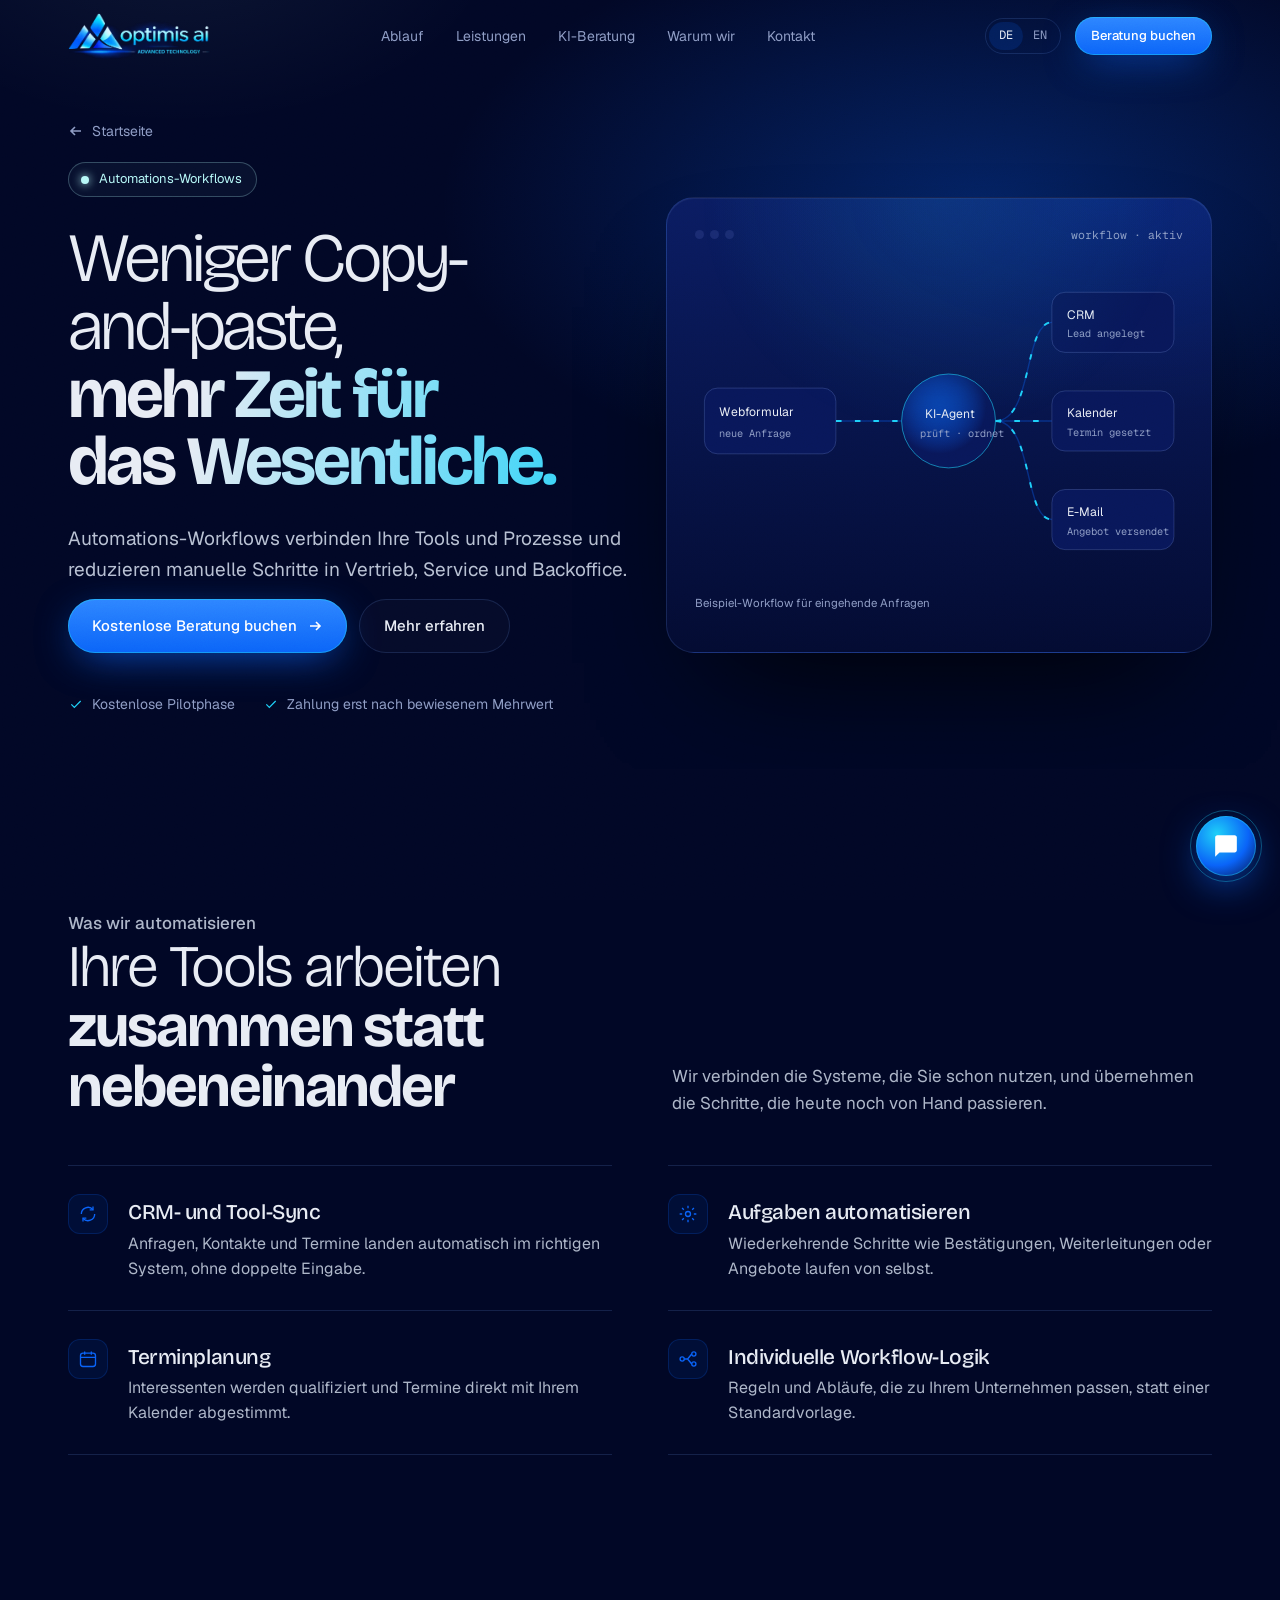
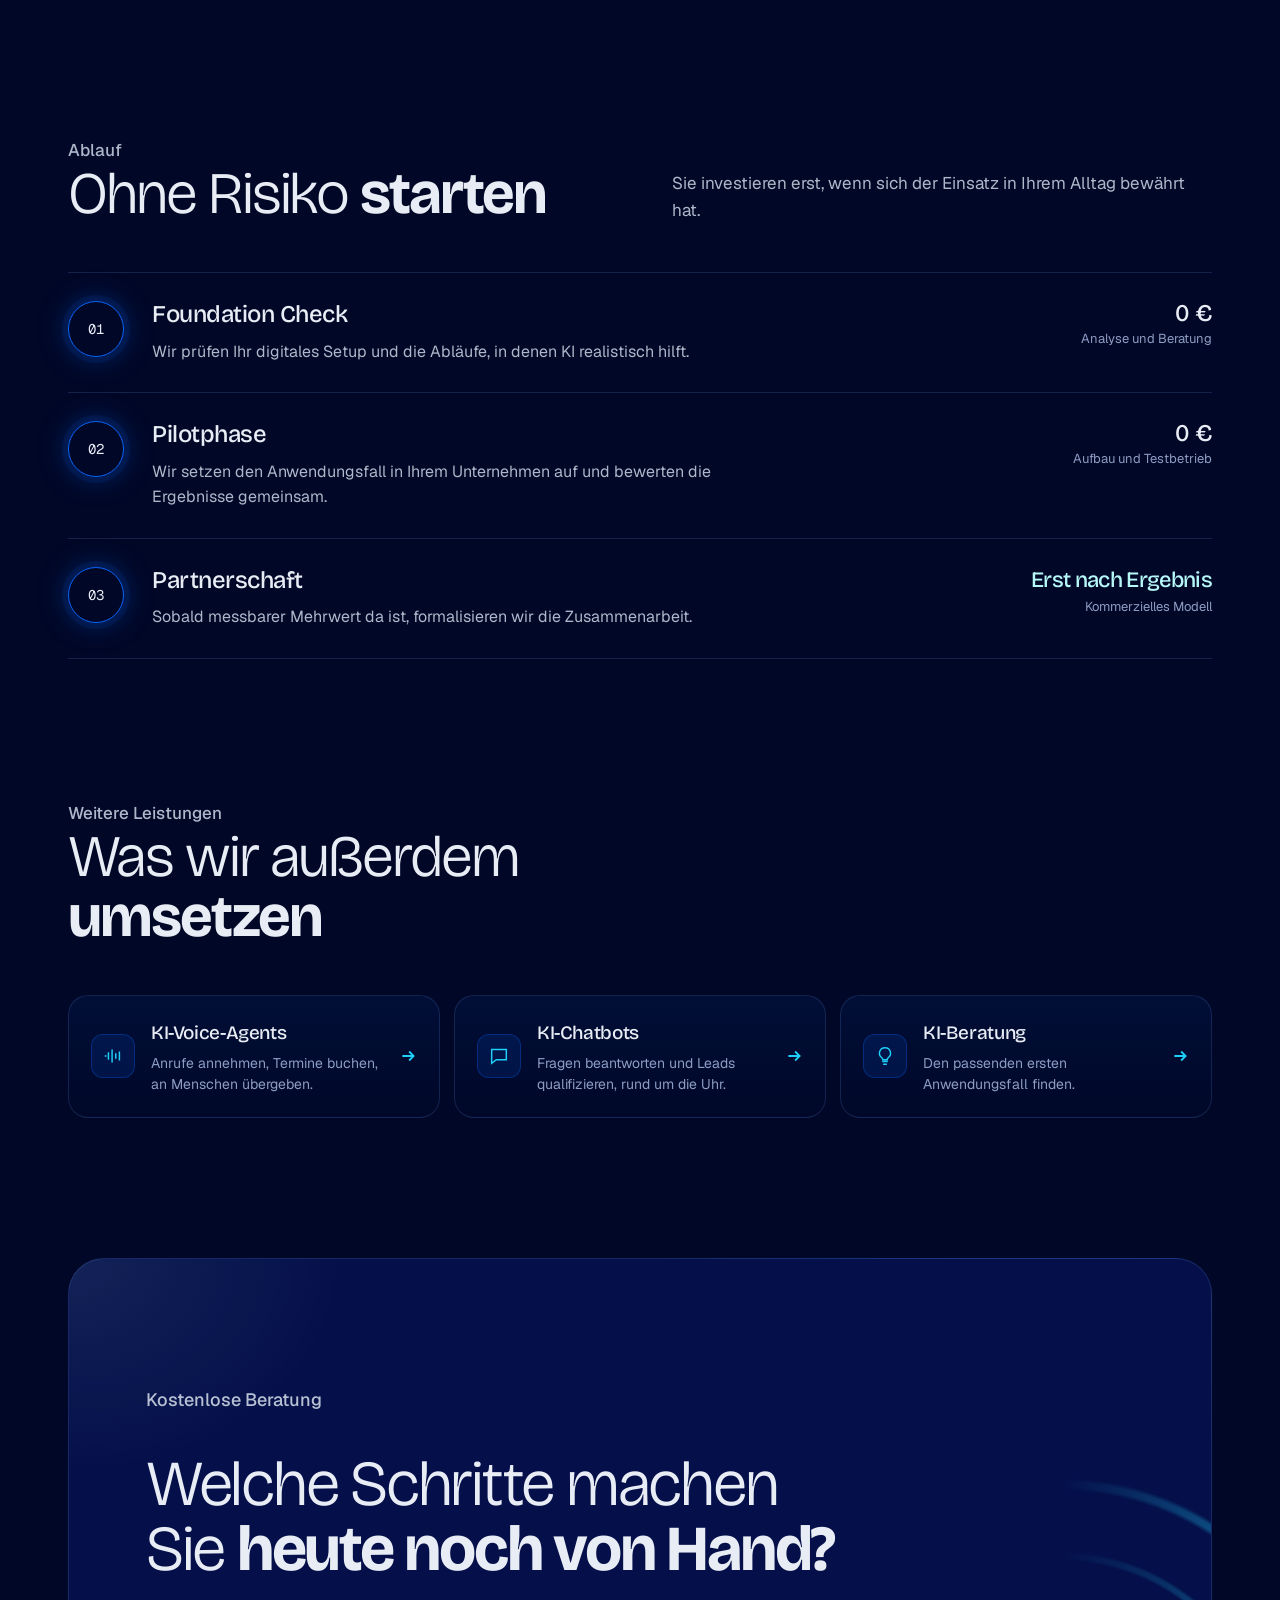
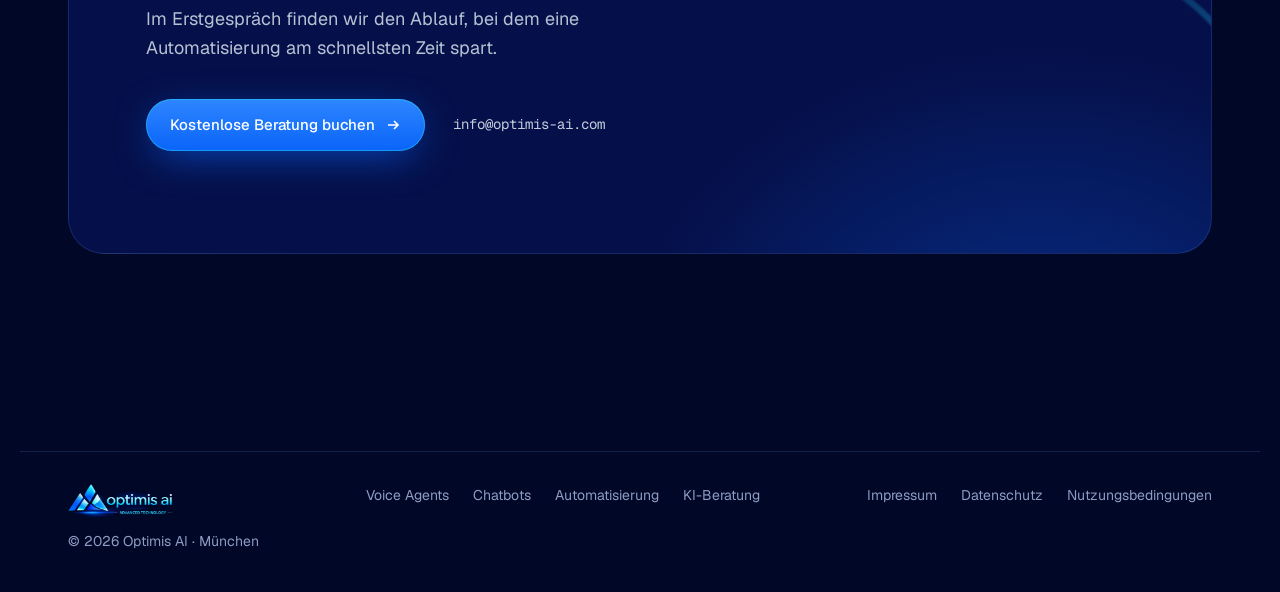
==== automatisierung.html @ 439dbe5e "Leistungs-Unterseiten: KI-Beratung, Voice Agents, Chatbots, Automatisierung - Eigene Seiten (DE/EN) " ====
<!doctype html>
<html lang="de">
<head>
<meta charset="utf-8">
<meta name="viewport" content="width=device-width, initial-scale=1, viewport-fit=cover">
<meta name="theme-color" content="#010726">
<meta name="description" content="Automations-Workflows von Optimis AI verbinden Ihre Tools und Prozesse, synchronisieren CRM und Kalender und reduzieren manuelle Schritte in Vertrieb, Service und Backoffice.">
<link rel="canonical" href="https://www.optimis-ai.com/automatisierung">
<meta property="og:type" content="website">
<meta property="og:site_name" content="Optimis AI">
<meta property="og:locale" content="de_DE">
<meta property="og:locale:alternate" content="en_US">
<meta property="og:url" content="https://www.optimis-ai.com/automatisierung">
<meta property="og:title" content="Workflow-Automatisierung mit KI | Optimis AI">
<meta property="og:description" content="Automations-Workflows von Optimis AI verbinden Ihre Tools und Prozesse, synchronisieren CRM und Kalender und reduzieren manuelle Schritte in Vertrieb, Service und Backoffice.">
<meta property="og:image" content="https://www.optimis-ai.com/assets/og-image.jpg">
<meta property="og:image:width" content="1200">
<meta property="og:image:height" content="630">
<meta name="twitter:card" content="summary_large_image">
<meta name="twitter:title" content="Workflow-Automatisierung mit KI | Optimis AI">
<meta name="twitter:description" content="Automations-Workflows von Optimis AI verbinden Ihre Tools und Prozesse, synchronisieren CRM und Kalender und reduzieren manuelle Schritte in Vertrieb, Service und Backoffice.">
<meta name="twitter:image" content="https://www.optimis-ai.com/assets/og-image.jpg">
<link rel="icon" href="/favicon.ico" sizes="any">
<link rel="icon" type="image/png" href="/favicon-48x48.png" sizes="48x48">
<link rel="apple-touch-icon" href="/apple-touch-icon.png">
<title>Workflow-Automatisierung mit KI | Optimis AI</title>
<link rel="preload" href="assets/fonts/geist-latin-wght-normal.woff2" as="font" type="font/woff2" crossorigin>
<link rel="preload" href="assets/fonts/bricolage-grotesque-latin-opsz-normal.woff2" as="font" type="font/woff2" crossorigin>
<link rel="stylesheet" href="assets/fonts.css">
<style>
/* Layout: dark single-world page. Hero = headline left, live 3D voice orb right with call transcript.
   Then: sequence (Ablauf) with scroll-filled spine, interactive service demo stage, promise list, closing CTA. */
:root{
  color-scheme: dark;
  --ink:#010726;          /* logo navy, deepest */
  --deep:#06124A;         /* logo navy, raised */
  --line:rgba(120,170,255,.16);
  --text:#E8ECF4;
  --muted:#8E9CC4;
  --signal:#0A64F8;       /* logo electric blue */
  --glow:#1ED0F8;         /* logo cyan */
  --gold:#B6F8F8;         /* logo ice highlight */
  --f-display:"Bricolage Grotesque", "Helvetica Neue", Arial, sans-serif;
  --f-body:"Geist", "Helvetica Neue", Arial, sans-serif;
  --f-mono:"Geist Mono", ui-monospace, "SF Mono", Menlo, monospace;
  --gutter:clamp(16px, 4vw, 48px);
  --max:1240px;
}
*{box-sizing:border-box}
html{scroll-behavior:smooth}
body{
  background:var(--ink); color:var(--text);
  font-family:var(--f-body); font-size:16px; line-height:1.6;
  -webkit-font-smoothing:antialiased; overflow-x:hidden;
}
a{color:inherit}
::selection{background:var(--signal); color:var(--ink)}
:focus-visible{outline:2px solid var(--glow); outline-offset:3px; border-radius:6px}
.wrap{max-width:var(--max); margin-inline:auto; padding-inline:var(--gutter)}

/* film grain for depth */
.grain{position:fixed; inset:0; pointer-events:none; z-index:60; opacity:.07; mix-blend-mode:overlay;
  background-image:url("data:image/svg+xml;utf8,<svg xmlns='http://www.w3.org/2000/svg' width='160' height='160'><filter id='n'><feTurbulence type='fractalNoise' baseFrequency='.9' numOctaves='2' stitchTiles='stitch'/></filter><rect width='100%' height='100%' filter='url(%23n)'/></svg>");}

/* ---------- NAV ---------- */
.nav{position:fixed; top:0; left:0; right:0; z-index:50; padding-top:env(safe-area-inset-top,0px);
  transition:background .4s, border-color .4s; border-bottom:1px solid transparent}
.nav.scrolled{background:rgba(1,7,38,.72); backdrop-filter:blur(18px) saturate(1.4); -webkit-backdrop-filter:blur(18px) saturate(1.4); border-color:var(--line)}
.nav-in{display:flex; align-items:center; justify-content:space-between; gap:24px; height:72px}
.logo{display:flex; align-items:center; text-decoration:none}
.logo img{height:46px; width:auto; aspect-ratio:340/109; object-fit:contain; display:block}
.foot-logo{height:34px; width:auto; aspect-ratio:340/109; align-self:flex-start; object-fit:contain; display:block}
.nav-links{display:flex; gap:32px; font-size:14px; color:var(--muted)}
.nav-links a{text-decoration:none; transition:color .2s}
.nav-links a:hover{color:var(--text)}
.nav-right{display:flex; align-items:center; gap:14px}
.lang{display:flex; border:1px solid var(--line); border-radius:999px; padding:3px; font-size:12px; font-family:var(--f-mono)}
.lang button{all:unset; cursor:pointer; padding:4px 10px; border-radius:999px; color:var(--muted)}
.lang button[aria-pressed="true"]{background:rgba(10,100,248,.16); color:var(--text)}

.btn{display:inline-flex; align-items:center; gap:10px; text-decoration:none; font-weight:500; font-size:15px;
  border-radius:999px; padding:14px 24px; transition:transform .25s, box-shadow .3s, background .3s; cursor:pointer; border:0; font-family:inherit}
.btn-primary{background:linear-gradient(180deg,#2E86FF, var(--signal)); color:#FFFFFF;
  box-shadow:0 0 0 1px rgba(30,208,248,.5) inset, 0 10px 40px -10px rgba(10,100,248,.8)}
.btn-primary:hover{transform:translateY(-2px); box-shadow:0 0 0 1px rgba(30,208,248,.7) inset, 0 16px 50px -10px rgba(10,100,248,1)}
.btn-ghost{color:var(--text); border:1px solid var(--line); background:rgba(255,255,255,.02)}
.btn-ghost:hover{border-color:rgba(30,208,248,.4); background:rgba(10,100,248,.06)}
.btn-sm{padding:9px 16px; font-size:13px}
.btn svg{width:16px; height:16px}

/* ---------- HERO ---------- */
.hero{position:relative; padding-top:calc(120px + env(safe-area-inset-top,0px)); padding-bottom:72px; overflow:hidden}
.hero::before{content:""; position:absolute; inset:-20% -10% auto; height:900px; pointer-events:none;
  background:radial-gradient(ellipse 50% 45% at 72% 40%, rgba(10,100,248,.30), transparent 70%),
             radial-gradient(ellipse 30% 30% at 20% 10%, rgba(182,248,248,.06), transparent 70%)}
.hero-grid{position:relative; display:grid; grid-template-columns:minmax(0,1.05fr) minmax(0,1fr); gap:24px; align-items:center}
.pill{display:inline-flex; align-items:center; gap:10px; font-size:13px; color:var(--gold);
  border:1px solid rgba(182,248,248,.25); border-radius:999px; padding:6px 14px 6px 8px; background:rgba(182,248,248,.04)}
.pill i{width:8px; height:8px; border-radius:50%; background:var(--gold); box-shadow:0 0 10px var(--gold); display:block; margin-left:4px; animation:breathe 2.4s ease-in-out infinite}
@keyframes breathe{50%{opacity:.35}}
h1{font-family:var(--f-display); font-weight:300; font-size:clamp(44px, 6.4vw, 88px); line-height:.98; letter-spacing:-.045em; margin:28px 0 28px; text-wrap:balance}
h1 strong{font-weight:700; display:block;
  background:linear-gradient(100deg, var(--text) 10%, var(--glow) 45%, var(--signal) 70%, var(--text) 95%);
  background-size:220% 100%; -webkit-background-clip:text; background-clip:text; color:transparent;
  animation:sheen 9s ease-in-out infinite}
@keyframes sheen{0%,100%{background-position:100% 0}50%{background-position:0 0}}
.lede{font-size:clamp(17px,1.5vw,19px); color:#B8C1D3; max-width:34em; margin:0 0 14px}
.lede-2{font-size:15px; color:var(--muted); max-width:36em; margin:0 0 36px}
.hero-ctas{display:flex; flex-wrap:wrap; gap:12px}
.assure{display:flex; flex-wrap:wrap; gap:10px 28px; margin-top:40px; font-size:14px; color:var(--muted); list-style:none; padding:0}
.assure li{display:flex; align-items:center; gap:8px}
.assure svg{width:16px; height:16px; color:var(--glow); flex:none}

.reveal{animation:rise 1s cubic-bezier(.2,.7,.1,1) both}
.d1{animation-delay:.05s}.d2{animation-delay:.15s}.d3{animation-delay:.28s}.d4{animation-delay:.4s}.d5{animation-delay:.52s}
@keyframes rise{from{opacity:0; transform:translateY(22px); filter:blur(6px)}to{opacity:1; transform:none; filter:none}}

/* orb stage */
.stage{position:relative; aspect-ratio:1/1; max-width:100%; width:100%; min-height:0}
#orb{position:absolute; inset:-12%; width:124%; height:124%; display:block}
.orb-fallback{position:absolute; inset:18%; border-radius:50%;
  background:radial-gradient(circle at 35% 30%, #B6F8F8, var(--signal) 35%, #06124A 70%, transparent 72%);
  filter:blur(1px); box-shadow:0 0 120px rgba(10,100,248,.5)}
.call{position:absolute; left:50%; bottom:2%; transform:translateX(-50%); width:min(420px, 100%);
  background:rgba(10,16,32,.66); border:1px solid var(--line); border-radius:18px; padding:14px 16px;
  backdrop-filter:blur(14px); -webkit-backdrop-filter:blur(14px); box-shadow:0 30px 60px -30px rgba(0,0,0,.8)}
.call-head{display:flex; align-items:center; justify-content:space-between; font-family:var(--f-mono); font-size:11px; color:var(--muted); margin-bottom:8px}
.live{display:flex; align-items:center; gap:7px; color:#7DF0B4}
.live i{width:7px; height:7px; border-radius:50%; background:#7DF0B4; box-shadow:0 0 8px #7DF0B4; animation:breathe 1.2s infinite}
.call-line{min-height:3.2em; font-size:15px; line-height:1.45}
.who{font-family:var(--f-mono); font-size:11px; letter-spacing:.04em; margin-right:6px}
.who.agent{color:var(--glow)} .who.caller{color:var(--gold)}
.caret{display:inline-block; width:2px; height:1em; background:var(--glow); vertical-align:-2px; margin-left:2px; animation:breathe .8s steps(1) infinite}

/* ---------- SECTIONS ---------- */
section{position:relative}
.sec{padding-block:clamp(80px, 11vw, 150px)}
.sec-head{display:grid; grid-template-columns:minmax(0,1fr) minmax(0,1fr); gap:32px 64px; align-items:end; margin-bottom:64px}
.kicker{font-size:14px; color:var(--glow); margin:0 0 14px; font-weight:500}
h2{font-family:var(--f-display); font-weight:300; font-size:clamp(34px, 4.6vw, 60px); line-height:1.02; letter-spacing:-.035em; margin:0; text-wrap:balance}
h2 strong{font-weight:700}
.sec-head p{color:#AEB7C9; margin:0; max-width:32em; font-size:17px}
h3{font-family:var(--f-display); font-weight:500; letter-spacing:-.02em; font-size:24px; line-height:1.15; margin:0 0 10px}

/* Ablauf: real sequence */
.steps{position:relative; display:grid; gap:0}
.spine{position:absolute; left:27px; top:28px; bottom:28px; width:2px; background:var(--line); border-radius:2px}
.spine i{position:absolute; inset:0 0 auto; height:var(--p,0%); background:linear-gradient(var(--glow), var(--signal)); border-radius:2px; box-shadow:0 0 14px var(--signal)}
.step{position:relative; display:grid; grid-template-columns:56px minmax(0,1fr) auto; gap:28px; align-items:start; padding:28px 0; border-top:1px solid var(--line)}
.step:last-child{border-bottom:1px solid var(--line)}
.node{width:56px; height:56px; border-radius:50%; display:grid; place-items:center; font-family:var(--f-mono); font-size:14px;
  background:var(--ink); border:1px solid var(--line); color:var(--muted); position:relative; z-index:1; transition:all .5s}
.step.on .node{border-color:var(--signal); color:var(--text); box-shadow:0 0 0 6px rgba(10,100,248,.08), 0 0 30px rgba(10,100,248,.4)}
.step p{color:#AEB7C9; margin:0; max-width:40em}
.cost{text-align:right; min-width:150px}
.cost b{display:block; font-family:var(--f-display); font-weight:500; font-size:34px; letter-spacing:-.03em; line-height:1; font-variant-numeric:tabular-nums}
.cost span{font-size:13px; color:var(--muted)}
.step:last-child .cost b{color:var(--gold); font-size:22px; line-height:1.2}

/* Services: interactive stage */
.svc{display:grid; grid-template-columns:minmax(0,.9fr) minmax(0,1.1fr); gap:48px; align-items:stretch}
.svc-list{display:flex; flex-direction:column; gap:10px}
.svc-tab{all:unset; box-sizing:border-box; cursor:pointer; display:block; padding:24px 26px; border-radius:20px; border:1px solid transparent; transition:background .35s, border-color .35s}
.svc-tab:hover{background:rgba(255,255,255,.02)}
.svc-tab:focus-visible{outline:2px solid var(--glow)}
.svc-tab[aria-selected="true"]{background:linear-gradient(180deg, rgba(10,100,248,.09), rgba(10,100,248,.02)); border-color:rgba(10,100,248,.28)}
.svc-tab h3{display:flex; align-items:center; gap:12px; margin:0}
.svc-tab h3 svg{width:22px; height:22px; color:var(--signal); flex:none}
.svc-body{display:grid; grid-template-rows:0fr; transition:grid-template-rows .45s cubic-bezier(.2,.7,.1,1)}
.svc-tab[aria-selected="true"] .svc-body{grid-template-rows:1fr}
.svc-body > div{overflow:hidden}
.svc-body p{color:#AEB7C9; margin:12px 0 14px}
.tags{display:flex; flex-wrap:wrap; gap:8px; padding-bottom:4px}
.tags span{font-size:12.5px; padding:5px 11px; border-radius:999px; border:1px solid var(--line); color:#C6CEDD}

.demo-wrap{perspective:1400px; min-width:0}
.demo{position:relative; height:100%; min-height:460px; border-radius:28px; padding:28px;
  background:radial-gradient(120% 80% at 80% 0%, rgba(10,100,248,.16), transparent 60%), linear-gradient(180deg, #0A1C62, #030B32);
  border:1px solid var(--line); box-shadow:0 60px 120px -50px rgba(0,0,0,.9), inset 0 1px 0 rgba(255,255,255,.06);
  transform-style:preserve-3d; transition:transform .25s ease-out; overflow:hidden}
.demo::after{content:""; position:absolute; inset:0; border-radius:inherit; pointer-events:none;
  background:radial-gradient(400px circle at var(--mx,50%) var(--my,0%), rgba(30,208,248,.10), transparent 60%)}
.demo-bar{display:flex; justify-content:space-between; align-items:center; font-family:var(--f-mono); font-size:11.5px; color:var(--muted); margin-bottom:22px; transform:translateZ(30px)}
.dots{display:flex; gap:6px}.dots i{width:9px; height:9px; border-radius:50%; background:#1a2b72; display:block}
.panel{display:none; transform:translateZ(50px)}
.panel.active{display:block; animation:panelIn .5s cubic-bezier(.2,.7,.1,1)}
@keyframes panelIn{from{opacity:0; transform:translateZ(50px) translateY(12px)}to{opacity:1; transform:translateZ(50px)}}
.example{font-size:11.5px; color:var(--muted); margin-top:18px}
.example a{color:var(--glow)}

/* chat */
.chat{display:flex; flex-direction:column; gap:12px}
.bub{max-width:82%; padding:12px 16px; border-radius:18px; font-size:14.5px; line-height:1.45}
.bub.user{align-self:flex-end; background:#12236E; border-bottom-right-radius:6px}
.bub.bot{align-self:flex-start; background:rgba(10,100,248,.12); border:1px solid rgba(10,100,248,.25); border-bottom-left-radius:6px}
.chip-ok{align-self:flex-start; display:inline-flex; gap:8px; align-items:center; font-size:12.5px; color:#7DF0B4; border:1px solid rgba(125,240,180,.3); background:rgba(125,240,180,.06); padding:6px 12px; border-radius:999px}
.chip-ok svg{width:14px; height:14px}
.typing{align-self:flex-start; display:flex; gap:4px; padding:14px 16px; background:rgba(10,100,248,.08); border-radius:18px}
.typing i{width:6px; height:6px; border-radius:50%; background:var(--glow); animation:bounce 1s infinite}
.typing i:nth-child(2){animation-delay:.15s}.typing i:nth-child(3){animation-delay:.3s}
@keyframes bounce{0%,60%,100%{transform:none; opacity:.4}30%{transform:translateY(-4px); opacity:1}}

/* voice */
.wave{display:flex; align-items:center; justify-content:center; gap:4px; height:120px; margin:6px 0 22px}
.wave i{width:5px; border-radius:3px; background:linear-gradient(var(--glow), var(--signal)); height:12%; transition:height .09s}
.flow{list-style:none; padding:0; margin:0; display:grid; gap:10px}
.flow li{display:grid; grid-template-columns:56px minmax(0,1fr) auto; align-items:center; gap:12px; padding:12px 14px; border-radius:14px; background:rgba(255,255,255,.025); border:1px solid var(--line); font-size:14px}
.flow time{font-family:var(--f-mono); font-size:12px; color:var(--muted); font-variant-numeric:tabular-nums}
.flow em{font-style:normal; font-size:12px; color:var(--glow)}

/* workflow graph */
.graph{width:100%; height:auto; display:block}
.graph .edge{fill:none; stroke:rgba(10,100,248,.35); stroke-width:1.5}
.graph .flowline{fill:none; stroke:var(--glow); stroke-width:2; stroke-dasharray:6 14; animation:dash 1.6s linear infinite}
@keyframes dash{to{stroke-dashoffset:-40}}
.graph .box{fill:#08175A; stroke:rgba(150,180,255,.22)}
.graph .core{fill:url(#coreGrad); stroke:rgba(30,208,248,.6)}
.graph text{fill:var(--text); font-family:var(--f-body); font-size:13px}
.graph .sub{fill:var(--muted); font-size:11px; font-family:var(--f-mono)}

/* Warum */
.why{display:grid; grid-template-columns:minmax(0,.85fr) minmax(0,1.15fr); gap:64px}
.why-quote{position:sticky; top:120px; align-self:start}
.why-quote p{color:#AEB7C9; font-size:17px; max-width:28em; margin:24px 0 0}
.promises{list-style:none; margin:0; padding:0}
.promises li{display:grid; grid-template-columns:40px minmax(0,1fr); gap:20px; padding:28px 0; border-top:1px solid var(--line); transition:background .3s}
.promises li:last-child{border-bottom:1px solid var(--line)}
.promises .ic{width:40px; height:40px; border-radius:12px; display:grid; place-items:center; background:rgba(10,100,248,.08); border:1px solid rgba(10,100,248,.2); color:var(--signal)}
.promises .ic svg{width:20px; height:20px}
.promises h3{font-size:21px; margin:6px 0 6px}
.promises p{margin:0; color:#AEB7C9}

/* CTA */
.cta{position:relative; overflow:hidden; border-radius:36px; padding:clamp(48px,8vw,110px) clamp(24px,6vw,90px);
  background:radial-gradient(60% 90% at 85% 120%, rgba(10,100,248,.35), transparent 60%),
             radial-gradient(40% 60% at 0% 0%, rgba(182,248,248,.08), transparent 60%), #05104A;
  border:1px solid var(--line)}
.cta-ring{position:absolute; right:-160px; bottom:-220px; width:620px; height:620px; border-radius:50%; pointer-events:none;
  background:conic-gradient(from 0deg, transparent, rgba(30,208,248,.5), transparent 30%, rgba(10,100,248,.35), transparent 70%);
  -webkit-mask:radial-gradient(circle, transparent 62%, #000 63%, #000 64%, transparent 65%);
          mask:radial-gradient(circle, transparent 62%, #000 63%, #000 64%, transparent 65%);
  animation:spin 14s linear infinite}
.cta-ring.r2{width:460px; height:460px; right:-80px; bottom:-140px; animation-duration:22s; animation-direction:reverse; opacity:.6}
@keyframes spin{to{transform:rotate(360deg)}}
.cta h2{max-width:14em; font-size:clamp(36px,5vw,68px)}
.cta p{color:#B8C1D3; font-size:18px; max-width:30em; margin:24px 0 36px}
.cta-row{display:flex; flex-wrap:wrap; gap:14px 28px; align-items:center; position:relative}
.mail{display:flex; align-items:center; gap:10px; font-family:var(--f-mono); font-size:14px; color:#C6CEDD}
.mail span{user-select:all}
.copy{all:unset; cursor:pointer; font-family:var(--f-body); font-size:12px; color:var(--muted); border:1px solid var(--line); padding:4px 10px; border-radius:999px}
.copy:hover{color:var(--text)}

footer{padding-block:56px 40px; color:var(--muted); font-size:14px}
.foot{display:flex; flex-wrap:wrap; justify-content:space-between; gap:24px; border-top:1px solid var(--line); padding-top:32px}
.foot nav{display:flex; flex-wrap:wrap; gap:10px 24px}
.foot a{text-decoration:none}
.svc-more{display:flex; flex-wrap:wrap; gap:10px; margin-top:28px}
.svc-more a{display:inline-flex; align-items:center; gap:8px; font-size:14px; text-decoration:none; color:var(--text); border:1px solid var(--line); border-radius:999px; padding:9px 16px; transition:border-color .2s, background .2s}
.svc-more a:hover{border-color:rgba(30,208,248,.45); background:rgba(10,100,248,.08)}
.svc-more svg{width:14px; height:14px; color:var(--glow)}.foot a:hover{color:var(--text)}

/* ---------- RESPONSIVE ---------- */
@media (max-width: 980px){
  .nav-links{display:none}
  .hero-grid{grid-template-columns:minmax(0,1fr)}
  .stage{max-width:520px; margin:8px auto 0}
  .sec-head,.svc,.why{grid-template-columns:minmax(0,1fr)}
  .why-quote{position:static}
  .demo{min-height:420px}
}
@media (max-width: 620px){
  .nav-right .btn{display:none}
  .step{grid-template-columns:56px minmax(0,1fr); gap:18px}
  .cost{grid-column:2; text-align:left}
  .demo{padding:20px; border-radius:22px}
  .bub{max-width:92%}
  .flow li{grid-template-columns:48px minmax(0,1fr)}
  .flow em{grid-column:2}
}
@media (prefers-reduced-motion: reduce){
  *,*::before,*::after{animation:none!important; transition:none!important}
  html{scroll-behavior:auto}
}
</style>
<style>
.sp-hero{padding-bottom:40px}
.sp-hero .back{display:flex; width:fit-content; align-items:center; gap:8px; color:var(--muted); text-decoration:none; font-size:14px; margin-bottom:20px}
.sp-hero .back:hover{color:var(--text)}
.sp-hero .back svg{width:16px; height:16px}
.sp-hero h1{font-size:clamp(40px,5.4vw,74px)}
.sp-visual{min-width:0}
.sp-demo{min-height:0; height:auto}
.sp-demo .flow, .sp-demo .chat, .sp-demo .graph{transform:none}
.sp-wave{height:96px; margin:4px 0 18px}
.sp-sec .sec-head{margin-bottom:48px}
.sp-list{display:grid; grid-template-columns:repeat(2,minmax(0,1fr)); column-gap:56px}
.sp-list li:nth-last-child(2){border-bottom:1px solid var(--line)}
.sp-steps .step:first-child{border-top:1px solid var(--line)}
.sp-steps .cost b{font-size:24px}
.sp-steps .cost span:empty{display:none}
.rel-grid{display:grid; grid-template-columns:repeat(3,minmax(0,1fr)); gap:14px}
.rel{display:grid; grid-template-columns:44px minmax(0,1fr) 18px; gap:16px; align-items:center; padding:22px; border-radius:20px; text-decoration:none;
  border:1px solid var(--line); background:linear-gradient(180deg, rgba(10,100,248,.08), rgba(10,100,248,.02)); transition:border-color .25s, transform .25s}
.rel:hover{border-color:rgba(30,208,248,.45); transform:translateY(-2px)}
.rel .ic{width:44px; height:44px; border-radius:12px; display:grid; place-items:center; background:rgba(10,100,248,.12); border:1px solid rgba(10,100,248,.3); color:var(--glow)}
.rel .ic svg{width:22px; height:22px}
.rel strong{display:block; font-family:var(--f-display); font-weight:500; font-size:19px; letter-spacing:-.02em; color:var(--text)}
.rel small{display:block; color:var(--muted); font-size:14px; line-height:1.5; margin-top:4px}
.rel > svg{width:18px; height:18px; color:var(--glow)}
.tryit{display:flex; flex-wrap:wrap; align-items:center; gap:20px 28px; padding:28px 32px; border-radius:24px; border:1px solid rgba(30,208,248,.3);
  background:radial-gradient(80% 140% at 0% 0%, rgba(30,208,248,.14), transparent 60%), var(--deep)}
.tryit > svg{width:40px; height:40px; color:var(--glow); flex:none}
.tryit > div{flex:1; min-width:220px}
.tryit h3{margin:0 0 4px}
.tryit p{margin:0; color:#AEB7C9}
.kb-card h3{font-size:22px; margin:6px 0 16px}
.kb-list{list-style:none; padding:0; margin:0 0 22px; display:grid; gap:14px}
.kb-list li{display:grid; grid-template-columns:22px minmax(0,1fr); gap:12px; color:#C6CEDD; line-height:1.55}
.kb-list svg{width:20px; height:20px; color:var(--glow); margin-top:2px}
.kb-tags{display:flex; flex-wrap:wrap; gap:8px}
.kb-tags span{font-size:12.5px; padding:6px 12px; border-radius:999px; border:1px solid var(--line); color:#C6CEDD}
.lead-wrap{display:grid; grid-template-columns:minmax(0,.9fr) minmax(0,1.1fr); gap:56px; align-items:start; padding:clamp(28px,5vw,56px); border-radius:32px;
  border:1px solid var(--line); background:radial-gradient(60% 90% at 100% 0%, rgba(10,100,248,.22), transparent 60%), #05104A}
.lead-intro p{color:#AEB7C9}
.lead-intro h2{margin:0 0 18px}
.lead-alt-h{margin:28px 0 12px; font-weight:500; color:var(--text)!important}
.lead-form{display:grid; gap:16px}
.fld-row{display:grid; grid-template-columns:repeat(2,minmax(0,1fr)); gap:16px}
.fld{display:grid; gap:6px; min-width:0}
.fld label{font-size:13.5px; color:#C6CEDD}
.fld input,.fld select,.fld textarea{font:inherit; font-size:15px; color:var(--text); background:rgba(1,7,38,.65); border:1px solid rgba(120,170,255,.22);
  border-radius:12px; padding:12px 14px; outline:none; width:100%; min-width:0}
.fld textarea{resize:vertical}
.fld select{appearance:none; background-image:linear-gradient(45deg,transparent 50%,#8E9CC4 50%),linear-gradient(135deg,#8E9CC4 50%,transparent 50%);
  background-position:calc(100% - 20px) 50%,calc(100% - 14px) 50%; background-size:6px 6px; background-repeat:no-repeat}
.fld input:focus,.fld select:focus,.fld textarea:focus{border-color:var(--glow)}
.fld input[aria-invalid="true"],.fld select[aria-invalid="true"]{border-color:#FF8A8A}
.form-note{font-size:12.5px; color:var(--muted); margin:0}
.form-note a{color:var(--glow)}
.form-msg{margin:0; font-size:14px; min-height:0}
.form-msg.ok{color:#7DF0B4} .form-msg.err{color:#FF9C9C}
.lead-form .btn{justify-self:start}
.lead-form .btn[disabled]{opacity:.6; cursor:wait}
.nav-links a[aria-current="page"]{color:var(--text)}
.foot nav.foot-svc a{white-space:nowrap}
@media (max-width:980px){
  .sp-list{grid-template-columns:minmax(0,1fr)}
  .sp-list li:nth-last-child(2){border-bottom:0}
  .rel-grid{grid-template-columns:minmax(0,1fr)}
  .lead-wrap{grid-template-columns:minmax(0,1fr)}
  .sp-visual{max-width:560px}
}
@media (max-width:620px){ .fld-row{grid-template-columns:minmax(0,1fr)} }
</style>
<style>body{margin:0} img{max-width:100%} [hidden]{display:none!important}</style>
</head>
<body>
<div class="grain" aria-hidden="true"></div>
<header class="nav" id="nav">
  <div class="wrap nav-in">
    <a class="logo" href="index.html" aria-label="Optimis AI Startseite" data-aria-en="Optimis AI home"><img id="logoImg" src="assets/logo.webp" alt="Optimis AI – Advanced Technology" width="143" height="46"></a>
    <nav class="nav-links" aria-label="Hauptnavigation"><a href="index.html#ablauf" data-en="Process">Ablauf</a><a href="index.html#leistungen" data-en="Services">Leistungen</a><a href="ki-beratung.html" data-en="AI consulting">KI-Beratung</a><a href="index.html#warum" data-en="Why us">Warum wir</a><a href="index.html#kontakt" data-en="Contact">Kontakt</a></nav>
    <div class="nav-right">
      <div class="lang" role="group" aria-label="Sprache"><button aria-pressed="true">DE</button><button aria-pressed="false">EN</button></div>
      <a class="btn btn-primary btn-sm" href="mailto:info@optimis-ai.com?subject=Kostenlose%20Beratung" data-booking><span data-en="Book a call">Beratung buchen</span></a>
    </div>
  </div>
</header>
<main>
<section class="hero sp-hero"><div class="wrap hero-grid"><div><a class="back" href="index.html"><svg viewBox="0 0 16 16" fill="none" stroke="currentColor" stroke-width="1.6" aria-hidden="true"><path d="M13 8H3M7 4L3 8l4 4"/></svg><span data-en="Home page">Startseite</span></a><span class="pill" data-en-html="&lt;i&gt;&lt;/i&gt;Automation workflows"><i></i>Automations-Workflows</span><h1 data-en-html="Less copy and paste, &lt;strong&gt;more time for what matters.&lt;/strong&gt;">Weniger Copy-and-paste, <strong>mehr Zeit für das Wesentliche.</strong></h1><p class="lede" data-en="Automation workflows connect your tools and processes and cut manual steps in sales, service and back office.">Automations-Workflows verbinden Ihre Tools und Prozesse und reduzieren manuelle Schritte in Vertrieb, Service und Backoffice.</p><div class="hero-ctas"><a class="btn btn-primary" href="mailto:info@optimis-ai.com?subject=Kostenlose%20Beratung" data-booking><span data-en="Book a free consultation">Kostenlose Beratung buchen</span><svg viewBox="0 0 16 16" fill="none" stroke="currentColor" stroke-width="1.6" aria-hidden="true"><path d="M3 8h10M9 4l4 4-4 4"/></svg></a><a class="btn btn-ghost" href="#leistung"><span data-en="Learn more">Mehr erfahren</span></a></div><ul class="assure"><li><svg viewBox="0 0 24 24" fill="none" stroke="currentColor" stroke-width="1.8" aria-hidden="true"><path d="M5 12.5l4.5 4.5L19 7.5"/></svg><span data-en="Free pilot phase">Kostenlose Pilotphase</span></li><li><svg viewBox="0 0 24 24" fill="none" stroke="currentColor" stroke-width="1.8" aria-hidden="true"><path d="M5 12.5l4.5 4.5L19 7.5"/></svg><span data-en="Pay only after proven value">Zahlung erst nach bewiesenem Mehrwert</span></li></ul></div><div class="sp-visual"><div class="demo sp-demo"><div class="demo-bar"><div class="dots"><i></i><i></i><i></i></div><span data-en="workflow · active">workflow · aktiv</span></div><svg class="graph" viewBox="0 0 520 330" role="img" aria-label="Workflow: Anfrage geht an den KI-Agent, der CRM, Kalender und E-Mail aktualisiert" data-aria-en="Workflow: an inquiry goes to the AI agent, which updates CRM, calendar and email">
                <defs><radialGradient id="coreGrad" cx="40%" cy="35%"><stop offset="0" stop-color="#0A64F8" stop-opacity=".55"/><stop offset="1" stop-color="#08175A"/></radialGradient></defs>
                <path class="edge" d="M150 165 C 190 165, 190 165, 220 165"/>
                <path class="edge" d="M320 165 C 360 165, 350 60, 380 60"/>
                <path class="edge" d="M320 165 L 380 165"/>
                <path class="edge" d="M320 165 C 360 165, 350 270, 380 270"/>
                <path class="flowline" d="M150 165 C 190 165, 190 165, 220 165"/>
                <path class="flowline" d="M320 165 C 360 165, 350 60, 380 60" style="animation-delay:.3s"/>
                <path class="flowline" d="M320 165 L 380 165" style="animation-delay:.5s"/>
                <path class="flowline" d="M320 165 C 360 165, 350 270, 380 270" style="animation-delay:.7s"/>
                <rect class="box" x="10" y="130" width="140" height="70" rx="14"/>
                <text x="26" y="160" data-en="Web form">Webformular</text><text class="sub" x="26" y="182" data-en="new inquiry">neue Anfrage</text>
                <rect class="core" x="220" y="115" width="100" height="100" rx="50"/>
                <text x="245" y="162" data-en="AI agent">KI-Agent</text><text class="sub" x="240" y="182" data-en="checks · routes">prüft · ordnet</text>
                <rect class="box" x="380" y="28" width="130" height="64" rx="14"/>
                <text x="396" y="56">CRM</text><text class="sub" x="396" y="76" data-en="lead created">Lead angelegt</text>
                <rect class="box" x="380" y="133" width="130" height="64" rx="14"/>
                <text x="396" y="161" data-en="Calendar">Kalender</text><text class="sub" x="396" y="181" data-en="meeting set">Termin gesetzt</text>
                <rect class="box" x="380" y="238" width="130" height="64" rx="14"/>
                <text x="396" y="266" data-en="Email">E-Mail</text><text class="sub" x="396" y="286" data-en="quote sent">Angebot versendet</text>
              </svg><p class="example" data-en="Sample workflow for incoming inquiries">Beispiel-Workflow für eingehende Anfragen</p></div></div></div></section><section class="sec sp-sec" id="leistung"><div class="wrap"><div class="sec-head"><div><p class="kicker" data-en="What we automate">Was wir automatisieren</p><h2 data-en-html="Your tools work &lt;strong&gt;together, not side by side&lt;/strong&gt;">Ihre Tools arbeiten <strong>zusammen statt nebeneinander</strong></h2></div><p data-en="We connect the systems you already use and take over the steps that are still done by hand today.">Wir verbinden die Systeme, die Sie schon nutzen, und übernehmen die Schritte, die heute noch von Hand passieren.</p></div><ul class="promises sp-list"><li><span class="ic"><svg viewBox="0 0 24 24" fill="none" stroke="currentColor" stroke-width="1.6" aria-hidden="true"><path d="M4 12a8 8 0 0 1 14-5.3M20 12a8 8 0 0 1-14 5.3"/><path d="M18 3v4h-4M6 21v-4h4"/></svg></span><div><h3 data-en="CRM and tool sync">CRM- und Tool-Sync</h3><p data-en="Enquiries, contacts and appointments land in the right system automatically, without double entry.">Anfragen, Kontakte und Termine landen automatisch im richtigen System, ohne doppelte Eingabe.</p></div></li><li><span class="ic"><svg viewBox="0 0 24 24" fill="none" stroke="currentColor" stroke-width="1.6" aria-hidden="true"><circle cx="12" cy="12" r="3"/><path d="M12 2v3M12 19v3M2 12h3M19 12h3M4.9 4.9l2.1 2.1M17 17l2.1 2.1M4.9 19.1L7 17M17 7l2.1-2.1"/></svg></span><div><h3 data-en="Task automation">Aufgaben automatisieren</h3><p data-en="Recurring steps such as confirmations, forwarding or quotes run on their own.">Wiederkehrende Schritte wie Bestätigungen, Weiterleitungen oder Angebote laufen von selbst.</p></div></li><li><span class="ic"><svg viewBox="0 0 24 24" fill="none" stroke="currentColor" stroke-width="1.6" aria-hidden="true"><rect x="3" y="5" width="18" height="16" rx="3"/><path d="M3 10h18M8 3v4M16 3v4"/></svg></span><div><h3 data-en="Scheduling">Terminplanung</h3><p data-en="Prospects are qualified and appointments are matched directly with your calendar.">Interessenten werden qualifiziert und Termine direkt mit Ihrem Kalender abgestimmt.</p></div></li><li><span class="ic"><svg viewBox="0 0 24 24" fill="none" stroke="currentColor" stroke-width="1.6" aria-hidden="true"><circle cx="5" cy="12" r="2.5"/><circle cx="19" cy="6" r="2.5"/><circle cx="19" cy="18" r="2.5"/><path d="M7.5 12h4l5-6M11.5 12l5 6"/></svg></span><div><h3 data-en="Custom workflow logic">Individuelle Workflow-Logik</h3><p data-en="Rules and processes that fit your business instead of a standard template.">Regeln und Abläufe, die zu Ihrem Unternehmen passen, statt einer Standardvorlage.</p></div></li></ul></div></section><section class="sec sp-sec"><div class="wrap"><div class="sec-head"><div><p class="kicker" data-en="Process">Ablauf</p><h2 data-en-html="Start &lt;strong&gt;without risk&lt;/strong&gt;">Ohne Risiko <strong>starten</strong></h2></div><p data-en="You only invest once it has proven itself in your day-to-day work.">Sie investieren erst, wenn sich der Einsatz in Ihrem Alltag bewährt hat.</p></div><div class="steps sp-steps"><article class="step on"><div class="node">01</div><div><h3 data-en="Foundation check">Foundation Check</h3><p data-en="We review your digital setup and the processes where AI can realistically help.">Wir prüfen Ihr digitales Setup und die Abläufe, in denen KI realistisch hilft.</p></div><div class="cost"><b data-en="€0">0 €</b><span data-en="Analysis and consulting">Analyse und Beratung</span></div></article><article class="step on"><div class="node">02</div><div><h3 data-en="Pilot phase">Pilotphase</h3><p data-en="We set up the use case in your business and evaluate the results together.">Wir setzen den Anwendungsfall in Ihrem Unternehmen auf und bewerten die Ergebnisse gemeinsam.</p></div><div class="cost"><b data-en="€0">0 €</b><span data-en="Setup and test run">Aufbau und Testbetrieb</span></div></article><article class="step on"><div class="node">03</div><div><h3 data-en="Partnership">Partnerschaft</h3><p data-en="Once there is measurable value, we formalise the partnership.">Sobald messbarer Mehrwert da ist, formalisieren wir die Zusammenarbeit.</p></div><div class="cost"><b data-en="Only after results">Erst nach Ergebnis</b><span data-en="Commercial model">Kommerzielles Modell</span></div></article></div></div></section><section class="sec sp-sec" style="padding-top:0"><div class="wrap"><div class="sec-head"><div><p class="kicker" data-en="More services">Weitere Leistungen</p><h2 data-en-html="What else &lt;strong&gt;we build&lt;/strong&gt;">Was wir außerdem <strong>umsetzen</strong></h2></div></div><div class="rel-grid"><a class="rel" href="voice-agents.html"><span class="ic"><svg viewBox="0 0 24 24" fill="none" stroke="currentColor" stroke-width="1.6" aria-hidden="true"><path d="M3 12h2M7 8v8M11 5v14M15 9v6M19 7v10"/></svg></span><span><strong data-en="AI voice agents">KI-Voice-Agents</strong><small data-en="Answer calls, book appointments, hand over to people.">Anrufe annehmen, Termine buchen, an Menschen übergeben.</small></span><svg viewBox="0 0 16 16" fill="none" stroke="currentColor" stroke-width="1.6" aria-hidden="true"><path d="M3 8h10M9 4l4 4-4 4"/></svg></a><a class="rel" href="chatbots.html"><span class="ic"><svg viewBox="0 0 24 24" fill="none" stroke="currentColor" stroke-width="1.6" aria-hidden="true"><path d="M4 5h16v11H9l-5 4z"/></svg></span><span><strong data-en="AI chatbots">KI-Chatbots</strong><small data-en="Answer questions and qualify leads around the clock.">Fragen beantworten und Leads qualifizieren, rund um die Uhr.</small></span><svg viewBox="0 0 16 16" fill="none" stroke="currentColor" stroke-width="1.6" aria-hidden="true"><path d="M3 8h10M9 4l4 4-4 4"/></svg></a><a class="rel" href="ki-beratung.html"><span class="ic"><svg viewBox="0 0 24 24" fill="none" stroke="currentColor" stroke-width="1.6" aria-hidden="true"><path d="M9 18h6M10 21h4M12 3a6 6 0 0 0-3.5 10.9c.6.5 1 1.2 1 2.1h5c0-.9.4-1.6 1-2.1A6 6 0 0 0 12 3z"/></svg></span><span><strong data-en="AI consulting">KI-Beratung</strong><small data-en="Find the right first use case.">Den passenden ersten Anwendungsfall finden.</small></span><svg viewBox="0 0 16 16" fill="none" stroke="currentColor" stroke-width="1.6" aria-hidden="true"><path d="M3 8h10M9 4l4 4-4 4"/></svg></a></div></div></section><section class="sec" style="padding-top:0"><div class="wrap"><div class="cta"><div class="cta-ring" aria-hidden="true"></div><div class="cta-ring r2" aria-hidden="true"></div><p class="kicker" data-en="Free consultation">Kostenlose Beratung</p><h2 data-en-html="Which steps do you &lt;strong&gt;still do by hand?&lt;/strong&gt;">Welche Schritte machen Sie <strong>heute noch von Hand?</strong></h2><p data-en="In the first call we find the process where automation saves time fastest.">Im Erstgespräch finden wir den Ablauf, bei dem eine Automatisierung am schnellsten Zeit spart.</p><div class="cta-row"><a class="btn btn-primary" href="mailto:info@optimis-ai.com?subject=Kostenlose%20Beratung" data-booking><span data-en="Book a free consultation">Kostenlose Beratung buchen</span><svg viewBox="0 0 16 16" fill="none" stroke="currentColor" stroke-width="1.6" aria-hidden="true"><path d="M3 8h10M9 4l4 4-4 4"/></svg></a><div class="mail"><span>info@optimis-ai.com</span></div></div></div></div></section>
</main>
<footer>
  <div class="wrap foot">
    <div style="display:flex;flex-direction:column;gap:12px"><img class="foot-logo" id="footLogo" alt="Optimis AI" width="106" height="34"><span data-en="© 2026 Optimis AI · Munich">© 2026 Optimis AI · München</span></div>
    <nav class="foot-svc" aria-label="Leistungen"><a href="voice-agents.html" data-en="Voice agents">Voice Agents</a><a href="chatbots.html" data-en="Chatbots">Chatbots</a><a href="automatisierung.html" data-en="Automation">Automatisierung</a><a href="ki-beratung.html" data-en="AI consulting">KI-Beratung</a></nav>
    <nav aria-label="Rechtliches"><a href="impressum.html" data-en="Legal notice">Impressum</a><a href="datenschutz.html" data-en="Privacy policy">Datenschutz</a><a href="nutzungsbedingungen.html" data-en="Terms of service">Nutzungsbedingungen</a></nav>
  </div>
</footer>
<script>
(function(){
  document.getElementById('footLogo').src = document.getElementById('logoImg').src;
  var nav = document.getElementById('nav');
  var onScroll = function(){ nav.classList.toggle('scrolled', scrollY > 20); };
  addEventListener('scroll', onScroll, {passive:true}); onScroll();
  var TITLE = {"de": "Workflow-Automatisierung mit KI | Optimis AI", "en": "Workflow automation with AI | Optimis AI"};
  var txt = [].slice.call(document.querySelectorAll('[data-en]'));
  txt.forEach(function(e){ if (!e.hasAttribute('data-de')) e.setAttribute('data-de', e.textContent); });
  var htm = [].slice.call(document.querySelectorAll('[data-en-html]'));
  htm.forEach(function(e){ e._de = e.innerHTML; });
  var aria = [].slice.call(document.querySelectorAll('[data-aria-en]'));
  aria.forEach(function(e){ e._de = e.getAttribute('aria-label'); });
  function setLang(l){
    document.documentElement.lang = l;
    document.title = TITLE[l];
    txt.forEach(function(e){ e.textContent = e.getAttribute('data-' + l); });
    htm.forEach(function(e){ e.innerHTML = l === 'en' ? e.getAttribute('data-en-html') : e._de; });
    aria.forEach(function(e){ e.setAttribute('aria-label', l === 'en' ? e.getAttribute('data-aria-en') : e._de); });
    document.querySelectorAll('.lang button').forEach(function(b){ b.setAttribute('aria-pressed', String(b.textContent.trim().toLowerCase() === l)); });
    try { localStorage.setItem('optimis-lang', l); } catch (e) {}
  }
  document.querySelectorAll('.lang button').forEach(function(b){ b.addEventListener('click', function(){ setLang(b.textContent.trim().toLowerCase()); }); });
  var saved = null; try { saved = localStorage.getItem('optimis-lang'); } catch (e) {}
  if (location.hash === '#en') saved = 'en';
  if (saved === 'en') setLang('en');

  /* Chat-Widget aus Buttons öffnen */
  document.addEventListener('click', function(ev){
    var b = ev.target.closest('[data-open-chat]'); if (!b) return;
    var fab = document.getElementById('optimis-fab');
    if (fab && fab.getAttribute('aria-expanded') !== 'true') fab.click();
  });

  /* Anfrageformular (KI-Beratung) */
  var form = document.getElementById('leadForm');
  if (form) {
    var msg = document.getElementById('formMsg'), btn = document.getElementById('formBtn');
    var M = {
      de:{missing:'Bitte füllen Sie die markierten Felder aus.', email:'Bitte prüfen Sie die E-Mail-Adresse.', sending:'Wird gesendet …', ok:'Danke! Ihre Anfrage ist angekommen. Wir melden uns in Kürze.', err:'Das Senden hat gerade nicht funktioniert. Bitte versuchen Sie es erneut oder schreiben Sie an info@optimis-ai.com.'},
      en:{missing:'Please fill in the highlighted fields.', email:'Please check the email address.', sending:'Sending …', ok:'Thank you! Your request has arrived. We will get back to you shortly.', err:'Sending did not work just now. Please try again or write to info@optimis-ai.com.'}
    };
    var L = function(){ return document.documentElement.lang === 'en' ? 'en' : 'de'; };
    form.addEventListener('submit', function(ev){
      ev.preventDefault();
      var bad = [];
      ['firstName','lastName','email','company','interest'].forEach(function(n){
        var f = form.elements[n]; var v = (f.value || '').trim(); var invalid = !v;
        f.setAttribute('aria-invalid', String(invalid)); if (invalid) bad.push(f);
      });
      var em = form.elements.email;
      if (!bad.length && !/^[^\s@]+@[^\s@]+\.[^\s@]+$/.test(em.value.trim())) { em.setAttribute('aria-invalid','true'); bad.push(em); msg.className='form-msg err'; msg.textContent=M[L()].email; em.focus(); return; }
      if (bad.length) { msg.className='form-msg err'; msg.textContent=M[L()].missing; bad[0].focus(); return; }
      var d = {}; ['firstName','lastName','email','company','interest','message'].forEach(function(n){ d[n] = form.elements[n].value.trim(); });
      d.name = (d.firstName + ' ' + d.lastName).trim(); d.source = 'ki_beratung_landing_page'; d.page = '/ki-beratung'; d.language = L();
      btn.disabled = true; msg.className = 'form-msg'; msg.textContent = M[L()].sending;
      fetch('https://formspree.io/f/mqedjvzr', { method:'POST', headers:{'Content-Type':'application/json','Accept':'application/json'}, body: JSON.stringify(d) })
        .then(function(r){ if (!r.ok) throw new Error(r.status); form.reset(); msg.className='form-msg ok'; msg.textContent=M[L()].ok; })
        .catch(function(){ msg.className='form-msg err'; msg.textContent=M[L()].err; })
        .then(function(){ btn.disabled = false; });
    });
  }
})();
</script>
<!-- Optimis AI Chatbot Widget (gleiche API und Logik wie die bisherige Seite, Optik ans Redesign angepasst) -->
<style>
#optimis-fab{position:fixed; right:calc(24px + env(safe-area-inset-right,0px)); bottom:calc(24px + env(safe-area-inset-bottom,0px)); z-index:99999;
  width:60px; height:60px; border-radius:50%; border:0; cursor:pointer; display:grid; place-items:center;
  background:radial-gradient(circle at 35% 30%, #1ED0F8, #0A64F8 55%, #06124A 100%);
  box-shadow:0 0 0 1px rgba(30,208,248,.45) inset, 0 12px 40px -8px rgba(10,100,248,.9); transition:transform .25s}
#optimis-fab:hover{transform:translateY(-2px) scale(1.05)}
#optimis-fab::after{content:""; position:absolute; inset:-6px; border-radius:50%; border:1px solid rgba(30,208,248,.35); animation:optPulse 2.6s ease-out infinite}
@keyframes optPulse{0%{transform:scale(.9); opacity:.9}100%{transform:scale(1.35); opacity:0}}
#optimis-fab svg{width:26px; height:26px; fill:#fff}
#optimis-fab .x{display:none}
#optimis-fab[aria-expanded="true"] .bubble{display:none}
#optimis-fab[aria-expanded="true"] .x{display:block}
#optimis-win{position:fixed; right:calc(24px + env(safe-area-inset-right,0px)); bottom:calc(98px + env(safe-area-inset-bottom,0px)); z-index:99998;
  width:min(370px, calc(100vw - 32px)); height:min(540px, calc(100vh - 140px)); display:flex; flex-direction:column; overflow:hidden;
  background:rgba(6,18,74,.82); backdrop-filter:blur(20px) saturate(1.3); -webkit-backdrop-filter:blur(20px) saturate(1.3);
  border:1px solid rgba(120,170,255,.22); border-radius:22px; box-shadow:0 40px 80px -30px rgba(0,0,0,.85);
  font-family:"Geist","Helvetica Neue",Arial,sans-serif; color:#E8ECF4;
  transform-origin:bottom right; transition:opacity .22s, transform .22s}
#optimis-win.hidden{opacity:0; transform:translateY(10px) scale(.96); pointer-events:none; visibility:hidden}
#optimis-header{display:flex; align-items:center; gap:12px; padding:16px 18px; border-bottom:1px solid rgba(120,170,255,.16);
  background:linear-gradient(180deg, rgba(10,100,248,.22), transparent)}
#optimis-header .avatar{width:36px; height:36px; border-radius:50%; flex:none;
  background:radial-gradient(circle at 35% 30%, #B6F8F8, #1ED0F8 35%, #0A64F8 70%); box-shadow:0 0 18px rgba(30,208,248,.5)}
#optimis-header .info{flex:1; min-width:0}
#optimis-header .name{font-weight:600; font-size:14.5px}
#optimis-header .status{font-size:12px; color:#7DF0B4; display:flex; align-items:center; gap:6px}
#optimis-header .status i{width:7px; height:7px; border-radius:50%; background:#7DF0B4; box-shadow:0 0 8px #7DF0B4; display:block}
#optimis-close{all:unset; cursor:pointer; color:#8E9CC4; font-size:22px; line-height:1; padding:4px 6px; border-radius:8px}
#optimis-close:hover{color:#fff}
#optimis-msgs{flex:1; overflow-y:auto; padding:16px; display:flex; flex-direction:column; gap:10px; overscroll-behavior:contain}
.opt-msg{max-width:84%; padding:10px 14px; border-radius:16px; font-size:14px; line-height:1.5; word-break:break-word; white-space:pre-wrap}
.opt-msg.bot{align-self:flex-start; background:rgba(10,100,248,.14); border:1px solid rgba(10,100,248,.3); border-bottom-left-radius:5px}
.opt-msg.user{align-self:flex-end; background:#0A64F8; color:#fff; border-bottom-right-radius:5px}
.opt-typing{align-self:flex-start; display:flex; gap:4px; padding:12px 14px; background:rgba(10,100,248,.1); border-radius:16px}
.opt-typing i{width:6px; height:6px; border-radius:50%; background:#1ED0F8; animation:optBounce 1s infinite}
.opt-typing i:nth-child(2){animation-delay:.15s}.opt-typing i:nth-child(3){animation-delay:.3s}
@keyframes optBounce{0%,60%,100%{transform:none; opacity:.4}30%{transform:translateY(-4px); opacity:1}}
.opt-action{align-self:flex-start; display:inline-block; background:linear-gradient(180deg,#2E86FF,#0A64F8); color:#fff !important; text-decoration:none;
  font-size:13.5px; font-weight:600; padding:10px 16px; border-radius:999px; box-shadow:0 8px 24px -8px rgba(10,100,248,.9)}
#optimis-footer{display:flex; gap:8px; padding:12px; border-top:1px solid rgba(120,170,255,.16)}
#optimis-input{flex:1; min-width:0; border:1px solid rgba(120,170,255,.22); background:rgba(1,7,38,.6); color:#E8ECF4; border-radius:999px;
  padding:10px 16px; font:inherit; font-size:14px; outline:none}
#optimis-input::placeholder{color:#8E9CC4}
#optimis-input:focus{border-color:#1ED0F8}
#optimis-send{width:42px; height:42px; flex:none; border:0; border-radius:50%; cursor:pointer; display:grid; place-items:center; background:#0A64F8}
#optimis-send:hover{background:#2E86FF}
#optimis-send svg{width:17px; height:17px; fill:#fff}
#optimis-privacy{font-size:11px; color:#8E9CC4; padding:0 16px 12px; line-height:1.4}
#optimis-privacy a{color:#1ED0F8}
@media (prefers-reduced-motion: reduce){#optimis-fab::after,.opt-typing i{animation:none}}
</style>
<script>
(function () {
  var API_URL = "https://optimis-ai-site.vercel.app/api/chat";
  var BOT_NAME = "Optimis Assistant";
  var T = {
    de: { greeting:"Hallo! Ich bin der Optimis AI Assistent 👋 Wie kann ich Ihnen helfen?", placeholder:"Nachricht eingeben…",
          error:"Etwas ist schiefgelaufen. Bitte versuchen Sie es erneut.", fetchError:"Entschuldigung, ich konnte keine Antwort abrufen.",
          close:"Schließen", open:"Chat öffnen", send:"Senden",
          privacy:'Ihre Angaben nutzen wir nur zur Kontaktaufnahme. <a href="datenschutz.html">Datenschutzerklärung</a>' },
    en: { greeting:"Hello! I'm the Optimis AI Assistant 👋 How can I help you?", placeholder:"Type a message…",
          error:"Something went wrong. Please try again.", fetchError:"Sorry, I couldn't get a response.",
          close:"Close", open:"Open chat", send:"Send",
          privacy:'Details you share are only used to contact you. <a href="datenschutz.html">Privacy policy</a>' }
  };
  function lang(){ return (document.documentElement.lang || "de").slice(0,2) === "en" ? "en" : "de"; }

  var sessionId = null;
  try { sessionId = sessionStorage.getItem("optimis_chat_session"); } catch (e) {}
  if (!sessionId) {
    sessionId = "sess_" + Math.random().toString(36).slice(2) + Date.now();
    try { sessionStorage.setItem("optimis_chat_session", sessionId); } catch (e) {}
  }
  var history = [];

  var fab = document.createElement("button");
  fab.id = "optimis-fab"; fab.type = "button";
  fab.setAttribute("aria-expanded", "false"); fab.setAttribute("aria-controls", "optimis-win");
  fab.innerHTML = '<svg class="bubble" viewBox="0 0 24 24" aria-hidden="true"><path d="M20 2H4c-1.1 0-2 .9-2 2v18l4-4h14c1.1 0 2-.9 2-2V4c0-1.1-.9-2-2-2z"/></svg>' +
                  '<svg class="x" viewBox="0 0 24 24" aria-hidden="true"><path d="M18.3 5.7 12 12l6.3 6.3-1.4 1.4L10.6 13.4 4.3 19.7 2.9 18.3 9.2 12 2.9 5.7 4.3 4.3l6.3 6.3 6.3-6.3z"/></svg>';

  var win = document.createElement("div");
  win.id = "optimis-win"; win.className = "hidden"; win.setAttribute("role", "dialog"); win.setAttribute("aria-label", BOT_NAME);
  win.innerHTML =
    '<div id="optimis-header"><div class="avatar" aria-hidden="true"></div>' +
      '<div class="info"><div class="name">' + BOT_NAME + '</div><div class="status"><i></i>Online</div></div>' +
      '<button id="optimis-close" type="button">×</button></div>' +
    '<div id="optimis-msgs" aria-live="polite"></div>' +
    '<div id="optimis-footer"><input id="optimis-input" type="text" autocomplete="off" />' +
      '<button id="optimis-send" type="button"><svg viewBox="0 0 24 24" aria-hidden="true"><path d="M2.01 21L23 12 2.01 3 2 10l15 2-15 2z"/></svg></button></div>' +
    '<div id="optimis-privacy"></div>';
  document.body.appendChild(fab);
  document.body.appendChild(win);

  var msgs = document.getElementById("optimis-msgs");
  var input = document.getElementById("optimis-input");
  var greetEl = null;

  function applyLang(){
    var t = T[lang()];
    fab.setAttribute("aria-label", open ? t.close : t.open);
    document.getElementById("optimis-close").setAttribute("aria-label", t.close);
    document.getElementById("optimis-send").setAttribute("aria-label", t.send);
    input.placeholder = t.placeholder;
    document.getElementById("optimis-privacy").innerHTML = t.privacy;
    if (greetEl && history.length === 0) greetEl.textContent = t.greeting;
  }
  function addMessage(text, role){
    var el = document.createElement("div"); el.className = "opt-msg " + role; el.textContent = text;
    msgs.appendChild(el); msgs.scrollTop = msgs.scrollHeight; return el;
  }
  function addAction(action){
    if (!action || action.type !== "link" || !/^https:\/\//.test(action.url || "")) return;
    var a = document.createElement("a"); a.className = "opt-action"; a.href = action.url; a.target = "_blank"; a.rel = "noopener";
    a.textContent = action.label || "📅"; msgs.appendChild(a); msgs.scrollTop = msgs.scrollHeight;
  }
  function showTyping(){
    var el = document.createElement("div"); el.className = "opt-typing"; el.id = "optimis-typing"; el.innerHTML = "<i></i><i></i><i></i>";
    msgs.appendChild(el); msgs.scrollTop = msgs.scrollHeight;
  }
  function removeTyping(){ var t = document.getElementById("optimis-typing"); if (t) t.remove(); }

  var busy = false;
  function send(){
    var text = input.value.trim();
    if (!text || busy) return;
    input.value = ""; busy = true;
    addMessage(text, "user");
    history.push({ role: "user", content: text });
    showTyping();
    var l = lang();
    fetch(API_URL, { method: "POST", headers: { "Content-Type": "application/json" },
      body: JSON.stringify({ messages: history, sessionId: sessionId, lang: l }) })
      .then(function (r) { return r.json(); })
      .then(function (data) {
        removeTyping();
        var reply = data.message || T[l].fetchError;
        addMessage(reply, "bot"); addAction(data.action);
        history.push({ role: "assistant", content: reply });
      })
      .catch(function () { removeTyping(); addMessage(T[l].error, "bot"); })
      .then(function () { busy = false; });
  }

  var open = false;
  function toggleChat(){
    open = !open;
    win.classList.toggle("hidden", !open);
    fab.setAttribute("aria-expanded", String(open));
    if (open) {
      if (!msgs.children.length) greetEl = addMessage(T[lang()].greeting, "bot");
      setTimeout(function () { input.focus(); }, 120);
    }
    applyLang();
  }
  fab.addEventListener("click", toggleChat);
  document.getElementById("optimis-close").addEventListener("click", toggleChat);
  document.getElementById("optimis-send").addEventListener("click", send);
  input.addEventListener("keydown", function (e) { if (e.key === "Enter") send(); });
  document.addEventListener("keydown", function (e) { if (e.key === "Escape" && open) toggleChat(); });

  /* follow the page's DE/EN switch */
  new MutationObserver(applyLang).observe(document.documentElement, { attributes: true, attributeFilter: ["lang"] });
  applyLang();
})();
</script>

<script src="assets/booking.js" defer></script>
</body>
</html>
---- assets/fonts.css ----
/* Schriften lokal gehostet (keine Verbindung zu Google). Quelle: Fontsource, SIL Open Font License 1.1 */
@font-face{font-family:'Bricolage Grotesque';font-style:normal;font-display:swap;font-weight:200 800;src:url(fonts/bricolage-grotesque-latin-ext-opsz-normal.woff2) format('woff2');unicode-range:U+0100-02BA,U+02BD-02C5,U+02C7-02CC,U+02CE-02D7,U+02DD-02FF,U+0304,U+0308,U+0329,U+1D00-1DBF,U+1E00-1E9F,U+1EF2-1EFF,U+2020,U+20A0-20AB,U+20AD-20C0,U+2113,U+2C60-2C7F,U+A720-A7FF;}
@font-face{font-family:'Bricolage Grotesque';font-style:normal;font-display:swap;font-weight:200 800;src:url(fonts/bricolage-grotesque-latin-opsz-normal.woff2) format('woff2');unicode-range:U+0000-00FF,U+0131,U+0152-0153,U+02BB-02BC,U+02C6,U+02DA,U+02DC,U+0304,U+0308,U+0329,U+2000-206F,U+20AC,U+2122,U+2191,U+2193,U+2212,U+2215,U+FEFF,U+FFFD;}
@font-face{font-family:'Geist';font-style:normal;font-display:swap;font-weight:100 900;src:url(fonts/geist-latin-ext-wght-normal.woff2) format('woff2');unicode-range:U+0100-02BA,U+02BD-02C5,U+02C7-02CC,U+02CE-02D7,U+02DD-02FF,U+0304,U+0308,U+0329,U+1D00-1DBF,U+1E00-1E9F,U+1EF2-1EFF,U+2020,U+20A0-20AB,U+20AD-20C0,U+2113,U+2C60-2C7F,U+A720-A7FF;}
@font-face{font-family:'Geist';font-style:normal;font-display:swap;font-weight:100 900;src:url(fonts/geist-latin-wght-normal.woff2) format('woff2');unicode-range:U+0000-00FF,U+0131,U+0152-0153,U+02BB-02BC,U+02C6,U+02DA,U+02DC,U+0304,U+0308,U+0329,U+2000-206F,U+20AC,U+2122,U+2191,U+2193,U+2212,U+2215,U+FEFF,U+FFFD;}
@font-face{font-family:'Geist Mono';font-style:normal;font-display:swap;font-weight:100 900;src:url(fonts/geist-mono-latin-ext-wght-normal.woff2) format('woff2');unicode-range:U+0100-02BA,U+02BD-02C5,U+02C7-02CC,U+02CE-02D7,U+02DD-02FF,U+0304,U+0308,U+0329,U+1D00-1DBF,U+1E00-1E9F,U+1EF2-1EFF,U+2020,U+20A0-20AB,U+20AD-20C0,U+2113,U+2C60-2C7F,U+A720-A7FF;}
@font-face{font-family:'Geist Mono';font-style:normal;font-display:swap;font-weight:100 900;src:url(fonts/geist-mono-latin-wght-normal.woff2) format('woff2');unicode-range:U+0000-00FF,U+0131,U+0152-0153,U+02BB-02BC,U+02C6,U+02DA,U+02DC,U+0304,U+0308,U+0329,U+2000-206F,U+20AC,U+2122,U+2191,U+2193,U+2212,U+2215,U+FEFF,U+FFFD;}
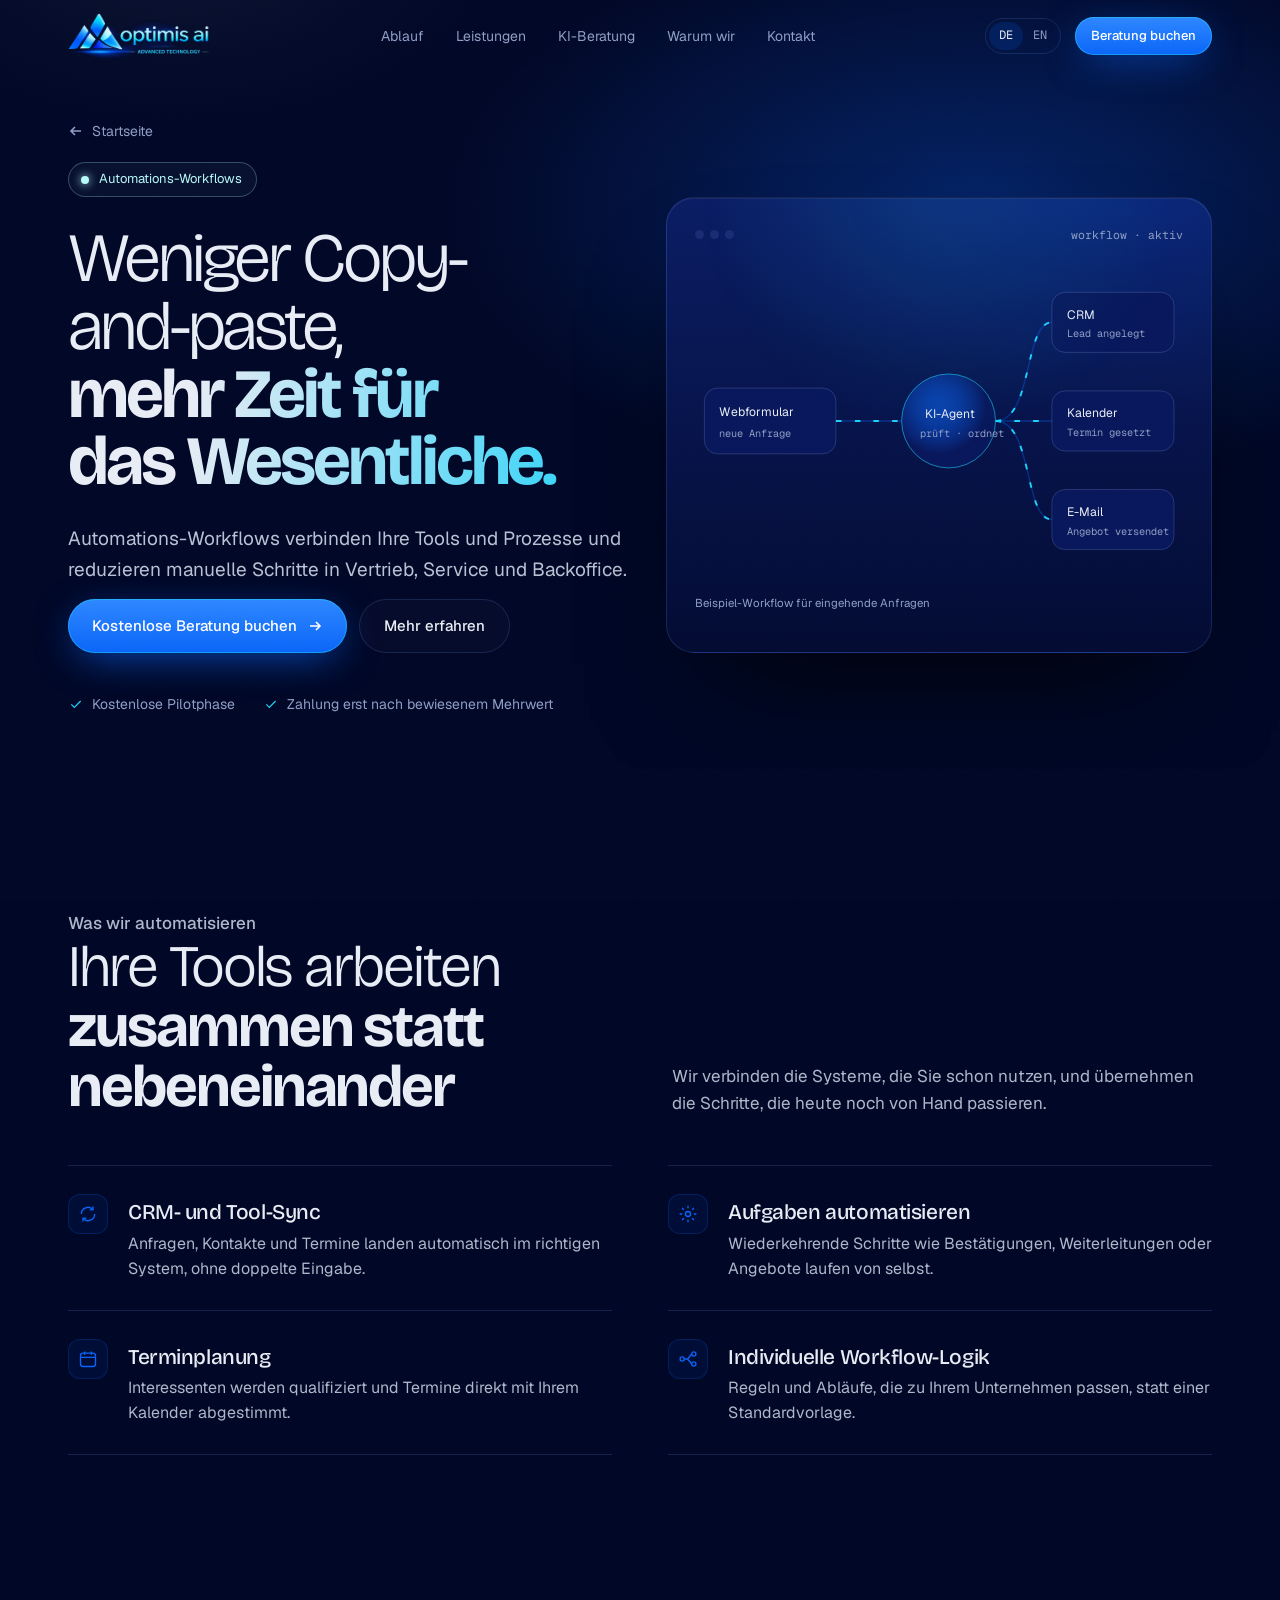
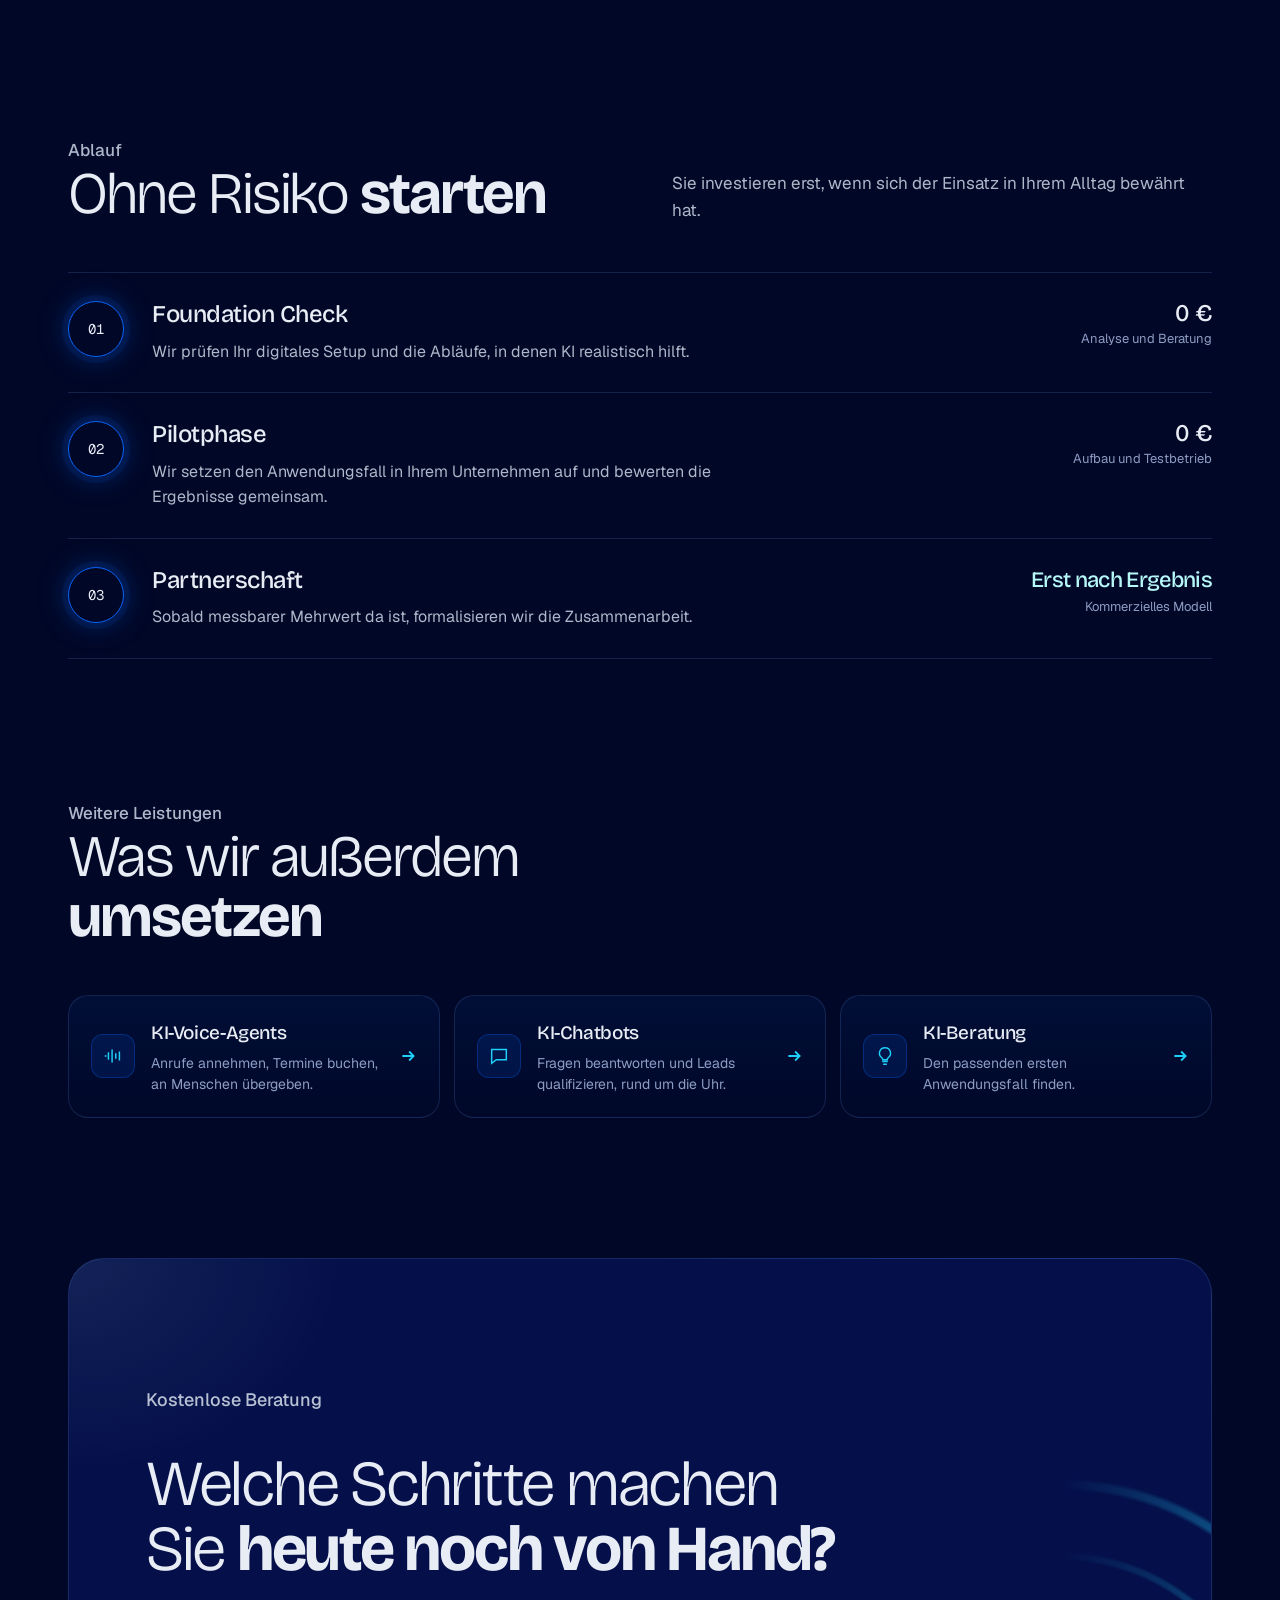
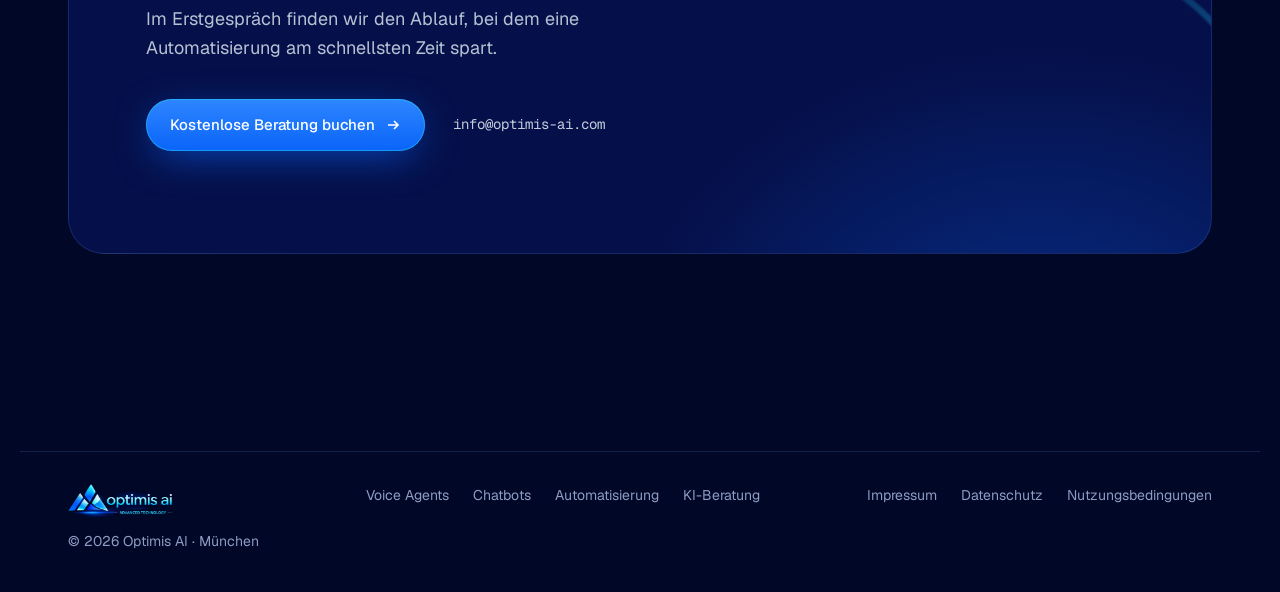
==== commit 6450abb5: "Replace Optimis AI Chatbot widget with new version Removed the previous Optimis AI Chatbot widget st" ====
--- a/automatisierung.html
+++ b/automatisierung.html
@@ -460,173 +460,8 @@
   }
 })();
 </script>
-<!-- Optimis AI Chatbot Widget (gleiche API und Logik wie die bisherige Seite, Optik ans Redesign angepasst) -->
-<style>
-#optimis-fab{position:fixed; right:calc(24px + env(safe-area-inset-right,0px)); bottom:calc(24px + env(safe-area-inset-bottom,0px)); z-index:99999;
-  width:60px; height:60px; border-radius:50%; border:0; cursor:pointer; display:grid; place-items:center;
-  background:radial-gradient(circle at 35% 30%, #1ED0F8, #0A64F8 55%, #06124A 100%);
-  box-shadow:0 0 0 1px rgba(30,208,248,.45) inset, 0 12px 40px -8px rgba(10,100,248,.9); transition:transform .25s}
-#optimis-fab:hover{transform:translateY(-2px) scale(1.05)}
-#optimis-fab::after{content:""; position:absolute; inset:-6px; border-radius:50%; border:1px solid rgba(30,208,248,.35); animation:optPulse 2.6s ease-out infinite}
-@keyframes optPulse{0%{transform:scale(.9); opacity:.9}100%{transform:scale(1.35); opacity:0}}
-#optimis-fab svg{width:26px; height:26px; fill:#fff}
-#optimis-fab .x{display:none}
-#optimis-fab[aria-expanded="true"] .bubble{display:none}
-#optimis-fab[aria-expanded="true"] .x{display:block}
-#optimis-win{position:fixed; right:calc(24px + env(safe-area-inset-right,0px)); bottom:calc(98px + env(safe-area-inset-bottom,0px)); z-index:99998;
-  width:min(370px, calc(100vw - 32px)); height:min(540px, calc(100vh - 140px)); display:flex; flex-direction:column; overflow:hidden;
-  background:rgba(6,18,74,.82); backdrop-filter:blur(20px) saturate(1.3); -webkit-backdrop-filter:blur(20px) saturate(1.3);
-  border:1px solid rgba(120,170,255,.22); border-radius:22px; box-shadow:0 40px 80px -30px rgba(0,0,0,.85);
-  font-family:"Geist","Helvetica Neue",Arial,sans-serif; color:#E8ECF4;
-  transform-origin:bottom right; transition:opacity .22s, transform .22s}
-#optimis-win.hidden{opacity:0; transform:translateY(10px) scale(.96); pointer-events:none; visibility:hidden}
-#optimis-header{display:flex; align-items:center; gap:12px; padding:16px 18px; border-bottom:1px solid rgba(120,170,255,.16);
-  background:linear-gradient(180deg, rgba(10,100,248,.22), transparent)}
-#optimis-header .avatar{width:36px; height:36px; border-radius:50%; flex:none;
-  background:radial-gradient(circle at 35% 30%, #B6F8F8, #1ED0F8 35%, #0A64F8 70%); box-shadow:0 0 18px rgba(30,208,248,.5)}
-#optimis-header .info{flex:1; min-width:0}
-#optimis-header .name{font-weight:600; font-size:14.5px}
-#optimis-header .status{font-size:12px; color:#7DF0B4; display:flex; align-items:center; gap:6px}
-#optimis-header .status i{width:7px; height:7px; border-radius:50%; background:#7DF0B4; box-shadow:0 0 8px #7DF0B4; display:block}
-#optimis-close{all:unset; cursor:pointer; color:#8E9CC4; font-size:22px; line-height:1; padding:4px 6px; border-radius:8px}
-#optimis-close:hover{color:#fff}
-#optimis-msgs{flex:1; overflow-y:auto; padding:16px; display:flex; flex-direction:column; gap:10px; overscroll-behavior:contain}
-.opt-msg{max-width:84%; padding:10px 14px; border-radius:16px; font-size:14px; line-height:1.5; word-break:break-word; white-space:pre-wrap}
-.opt-msg.bot{align-self:flex-start; background:rgba(10,100,248,.14); border:1px solid rgba(10,100,248,.3); border-bottom-left-radius:5px}
-.opt-msg.user{align-self:flex-end; background:#0A64F8; color:#fff; border-bottom-right-radius:5px}
-.opt-typing{align-self:flex-start; display:flex; gap:4px; padding:12px 14px; background:rgba(10,100,248,.1); border-radius:16px}
-.opt-typing i{width:6px; height:6px; border-radius:50%; background:#1ED0F8; animation:optBounce 1s infinite}
-.opt-typing i:nth-child(2){animation-delay:.15s}.opt-typing i:nth-child(3){animation-delay:.3s}
-@keyframes optBounce{0%,60%,100%{transform:none; opacity:.4}30%{transform:translateY(-4px); opacity:1}}
-.opt-action{align-self:flex-start; display:inline-block; background:linear-gradient(180deg,#2E86FF,#0A64F8); color:#fff !important; text-decoration:none;
-  font-size:13.5px; font-weight:600; padding:10px 16px; border-radius:999px; box-shadow:0 8px 24px -8px rgba(10,100,248,.9)}
-#optimis-footer{display:flex; gap:8px; padding:12px; border-top:1px solid rgba(120,170,255,.16)}
-#optimis-input{flex:1; min-width:0; border:1px solid rgba(120,170,255,.22); background:rgba(1,7,38,.6); color:#E8ECF4; border-radius:999px;
-  padding:10px 16px; font:inherit; font-size:14px; outline:none}
-#optimis-input::placeholder{color:#8E9CC4}
-#optimis-input:focus{border-color:#1ED0F8}
-#optimis-send{width:42px; height:42px; flex:none; border:0; border-radius:50%; cursor:pointer; display:grid; place-items:center; background:#0A64F8}
-#optimis-send:hover{background:#2E86FF}
-#optimis-send svg{width:17px; height:17px; fill:#fff}
-#optimis-privacy{font-size:11px; color:#8E9CC4; padding:0 16px 12px; line-height:1.4}
-#optimis-privacy a{color:#1ED0F8}
-@media (prefers-reduced-motion: reduce){#optimis-fab::after,.opt-typing i{animation:none}}
-</style>
-<script>
-(function () {
-  var API_URL = "https://optimis-ai-site.vercel.app/api/chat";
-  var BOT_NAME = "Optimis Assistant";
-  var T = {
-    de: { greeting:"Hallo! Ich bin der Optimis AI Assistent 👋 Wie kann ich Ihnen helfen?", placeholder:"Nachricht eingeben…",
-          error:"Etwas ist schiefgelaufen. Bitte versuchen Sie es erneut.", fetchError:"Entschuldigung, ich konnte keine Antwort abrufen.",
-          close:"Schließen", open:"Chat öffnen", send:"Senden",
-          privacy:'Ihre Angaben nutzen wir nur zur Kontaktaufnahme. <a href="datenschutz.html">Datenschutzerklärung</a>' },
-    en: { greeting:"Hello! I'm the Optimis AI Assistant 👋 How can I help you?", placeholder:"Type a message…",
-          error:"Something went wrong. Please try again.", fetchError:"Sorry, I couldn't get a response.",
-          close:"Close", open:"Open chat", send:"Send",
-          privacy:'Details you share are only used to contact you. <a href="datenschutz.html">Privacy policy</a>' }
-  };
-  function lang(){ return (document.documentElement.lang || "de").slice(0,2) === "en" ? "en" : "de"; }
-
-  var sessionId = null;
-  try { sessionId = sessionStorage.getItem("optimis_chat_session"); } catch (e) {}
-  if (!sessionId) {
-    sessionId = "sess_" + Math.random().toString(36).slice(2) + Date.now();
-    try { sessionStorage.setItem("optimis_chat_session", sessionId); } catch (e) {}
-  }
-  var history = [];
-
-  var fab = document.createElement("button");
-  fab.id = "optimis-fab"; fab.type = "button";
-  fab.setAttribute("aria-expanded", "false"); fab.setAttribute("aria-controls", "optimis-win");
-  fab.innerHTML = '<svg class="bubble" viewBox="0 0 24 24" aria-hidden="true"><path d="M20 2H4c-1.1 0-2 .9-2 2v18l4-4h14c1.1 0 2-.9 2-2V4c0-1.1-.9-2-2-2z"/></svg>' +
-                  '<svg class="x" viewBox="0 0 24 24" aria-hidden="true"><path d="M18.3 5.7 12 12l6.3 6.3-1.4 1.4L10.6 13.4 4.3 19.7 2.9 18.3 9.2 12 2.9 5.7 4.3 4.3l6.3 6.3 6.3-6.3z"/></svg>';
-
-  var win = document.createElement("div");
-  win.id = "optimis-win"; win.className = "hidden"; win.setAttribute("role", "dialog"); win.setAttribute("aria-label", BOT_NAME);
-  win.innerHTML =
-    '<div id="optimis-header"><div class="avatar" aria-hidden="true"></div>' +
-      '<div class="info"><div class="name">' + BOT_NAME + '</div><div class="status"><i></i>Online</div></div>' +
-      '<button id="optimis-close" type="button">×</button></div>' +
-    '<div id="optimis-msgs" aria-live="polite"></div>' +
-    '<div id="optimis-footer"><input id="optimis-input" type="text" autocomplete="off" />' +
-      '<button id="optimis-send" type="button"><svg viewBox="0 0 24 24" aria-hidden="true"><path d="M2.01 21L23 12 2.01 3 2 10l15 2-15 2z"/></svg></button></div>' +
-    '<div id="optimis-privacy"></div>';
-  document.body.appendChild(fab);
-  document.body.appendChild(win);
-
-  var msgs = document.getElementById("optimis-msgs");
-  var input = document.getElementById("optimis-input");
-  var greetEl = null;
-
-  function applyLang(){
-    var t = T[lang()];
-    fab.setAttribute("aria-label", open ? t.close : t.open);
-    document.getElementById("optimis-close").setAttribute("aria-label", t.close);
-    document.getElementById("optimis-send").setAttribute("aria-label", t.send);
-    input.placeholder = t.placeholder;
-    document.getElementById("optimis-privacy").innerHTML = t.privacy;
-    if (greetEl && history.length === 0) greetEl.textContent = t.greeting;
-  }
-  function addMessage(text, role){
-    var el = document.createElement("div"); el.className = "opt-msg " + role; el.textContent = text;
-    msgs.appendChild(el); msgs.scrollTop = msgs.scrollHeight; return el;
-  }
-  function addAction(action){
-    if (!action || action.type !== "link" || !/^https:\/\//.test(action.url || "")) return;
-    var a = document.createElement("a"); a.className = "opt-action"; a.href = action.url; a.target = "_blank"; a.rel = "noopener";
-    a.textContent = action.label || "📅"; msgs.appendChild(a); msgs.scrollTop = msgs.scrollHeight;
-  }
-  function showTyping(){
-    var el = document.createElement("div"); el.className = "opt-typing"; el.id = "optimis-typing"; el.innerHTML = "<i></i><i></i><i></i>";
-    msgs.appendChild(el); msgs.scrollTop = msgs.scrollHeight;
-  }
-  function removeTyping(){ var t = document.getElementById("optimis-typing"); if (t) t.remove(); }
-
-  var busy = false;
-  function send(){
-    var text = input.value.trim();
-    if (!text || busy) return;
-    input.value = ""; busy = true;
-    addMessage(text, "user");
-    history.push({ role: "user", content: text });
-    showTyping();
-    var l = lang();
-    fetch(API_URL, { method: "POST", headers: { "Content-Type": "application/json" },
-      body: JSON.stringify({ messages: history, sessionId: sessionId, lang: l }) })
-      .then(function (r) { return r.json(); })
-      .then(function (data) {
-        removeTyping();
-        var reply = data.message || T[l].fetchError;
-        addMessage(reply, "bot"); addAction(data.action);
-        history.push({ role: "assistant", content: reply });
-      })
-      .catch(function () { removeTyping(); addMessage(T[l].error, "bot"); })
-      .then(function () { busy = false; });
-  }
-
-  var open = false;
-  function toggleChat(){
-    open = !open;
-    win.classList.toggle("hidden", !open);
-    fab.setAttribute("aria-expanded", String(open));
-    if (open) {
-      if (!msgs.children.length) greetEl = addMessage(T[lang()].greeting, "bot");
-      setTimeout(function () { input.focus(); }, 120);
-    }
-    applyLang();
-  }
-  fab.addEventListener("click", toggleChat);
-  document.getElementById("optimis-close").addEventListener("click", toggleChat);
-  document.getElementById("optimis-send").addEventListener("click", send);
-  input.addEventListener("keydown", function (e) { if (e.key === "Enter") send(); });
-  document.addEventListener("keydown", function (e) { if (e.key === "Escape" && open) toggleChat(); });
-
-  /* follow the page's DE/EN switch */
-  new MutationObserver(applyLang).observe(document.documentElement, { attributes: true, attributeFilter: ["lang"] });
-  applyLang();
-})();
-</script>
+<!-- Optimis AI Chatbot Widget (Optimis Chat Platform, Einstellungen im Dashboard) -->
+<script src="https://optimis-chat-platform.vercel.app/widget.js" data-client="optimis" defer></script>
 
 <script src="assets/booking.js" defer></script>
 </body>
